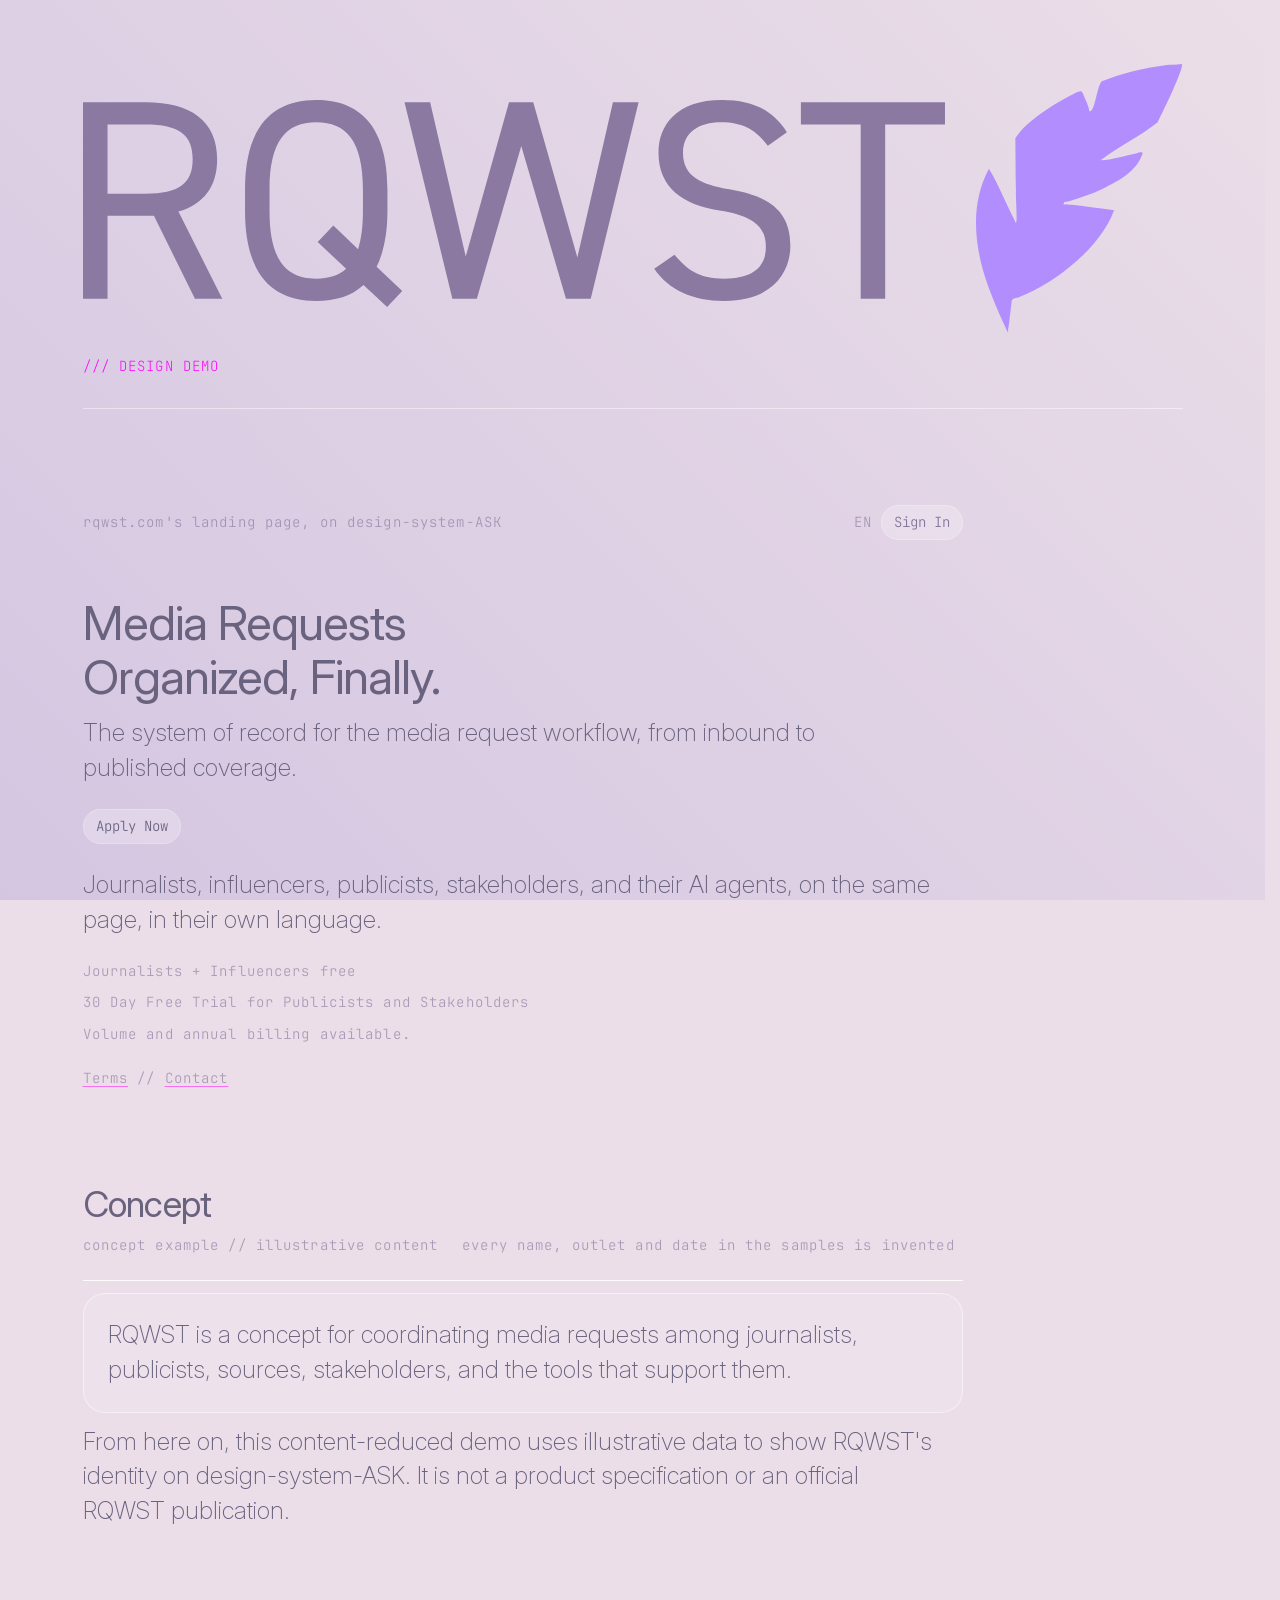
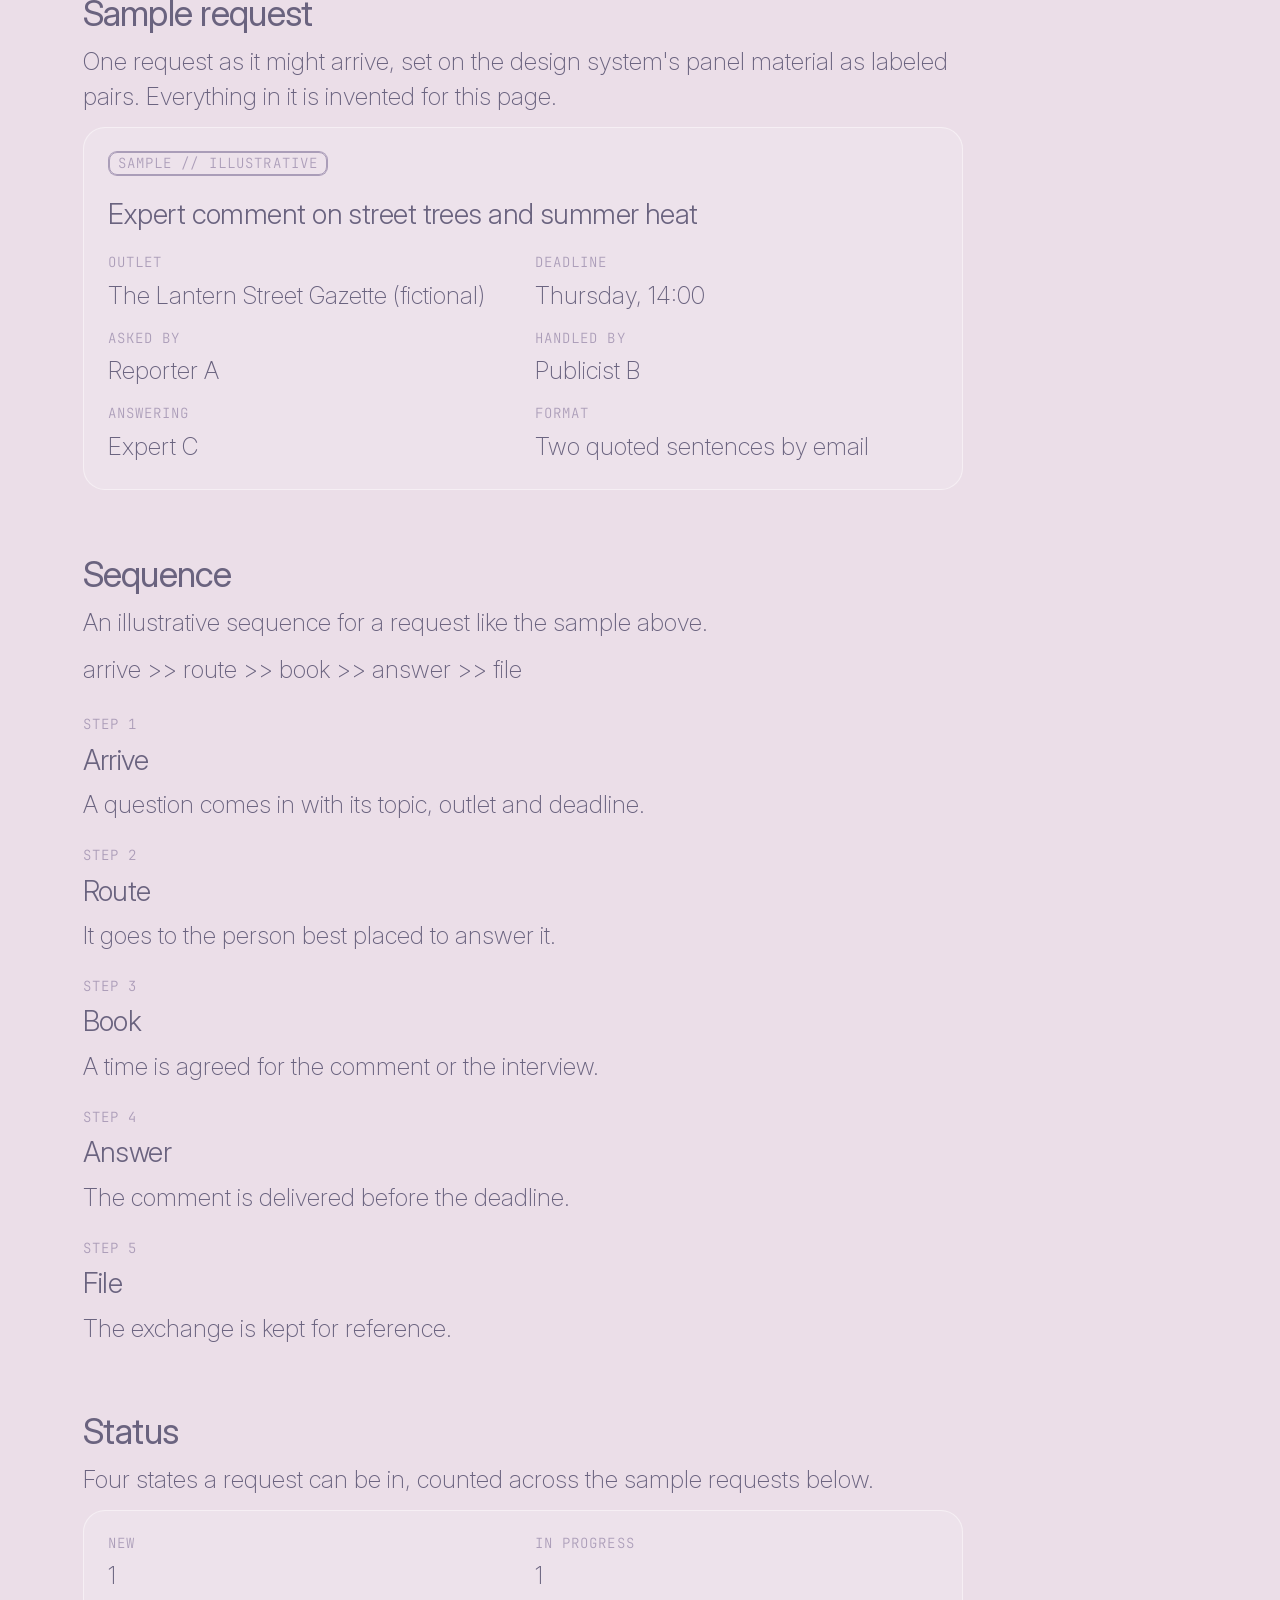
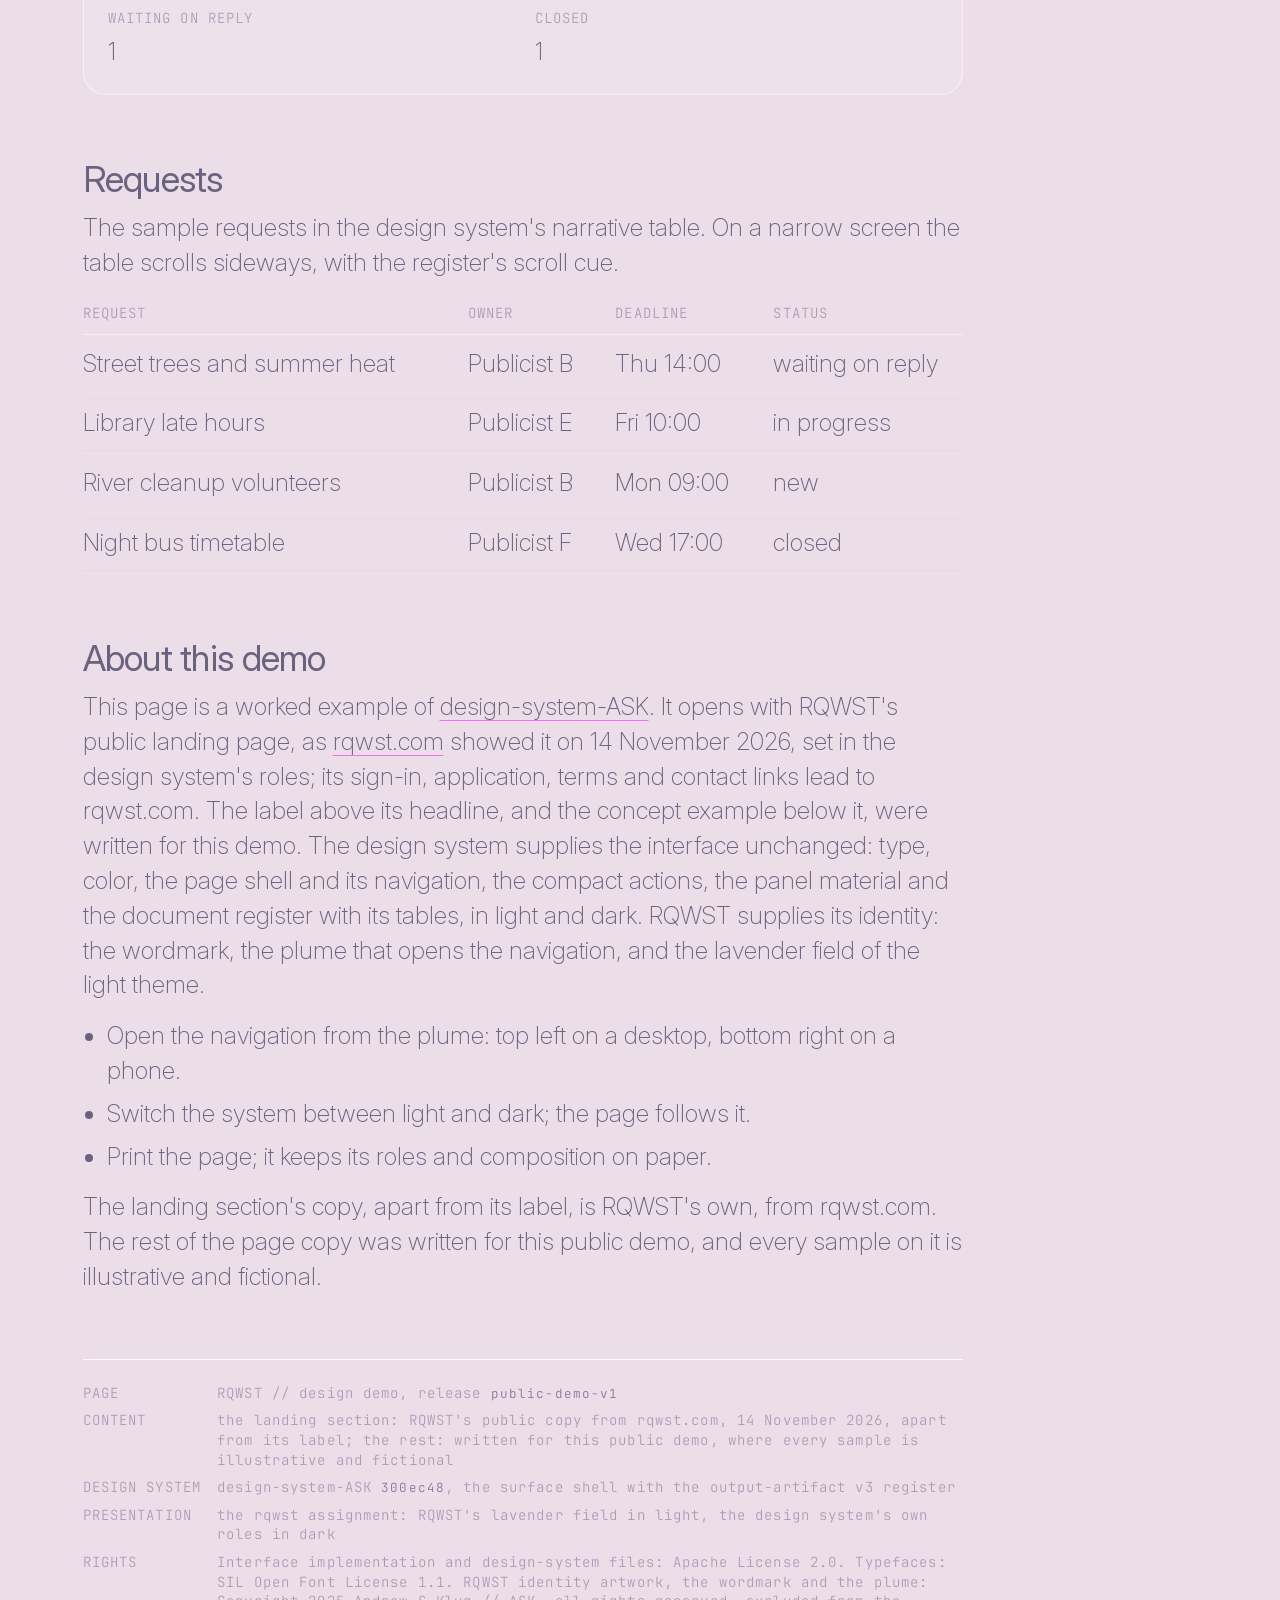
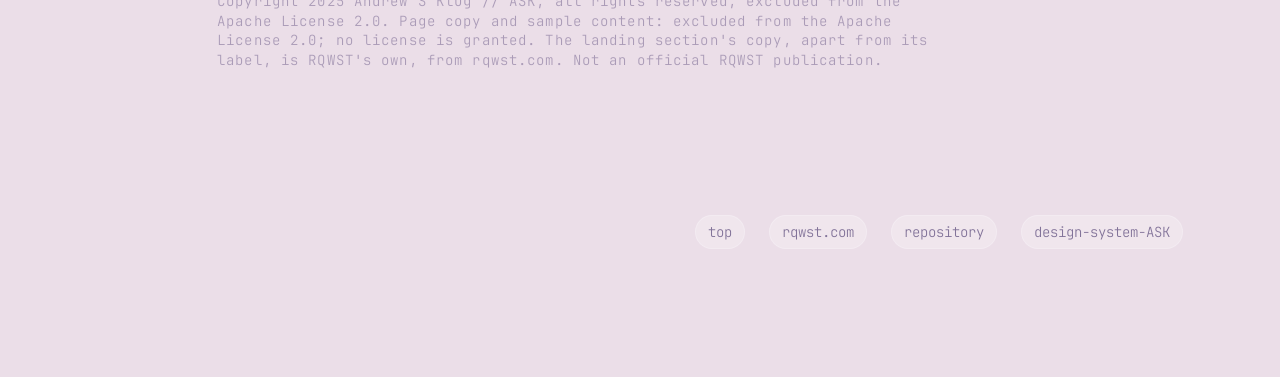
==== index.html @ 78358e9e "feat: add the RQWST public design demo on design-system-ASK - add the demo page, source/pages/public" ====
<!DOCTYPE html>
<html lang="en" data-surface-assignment="rqwst" data-surface-field="rqwst-lavender">
<head>
<meta charset="UTF-8">
<!--
FONT NOTICES // the two fonts embedded below as data are under the SIL Open Font License 1.1.
Their complete copyright notices and license texts follow, verbatim from design-system-ASK.

== Inter (source/_dsa-tokens/fonts/Inter-OFL.txt) ==

Copyright (c) 2016 The Inter Project Authors (https://github.com/rsms/inter)

This Font Software is licensed under the SIL Open Font License, Version 1.1.
This license is copied below, and is also available with a FAQ at:
http://scripts.sil.org/OFL

-----------------------------------------------------------
SIL OPEN FONT LICENSE Version 1.1 - 26 February 2007
-----------------------------------------------------------

PREAMBLE
The goals of the Open Font License (OFL) are to stimulate worldwide
development of collaborative font projects, to support the font creation
efforts of academic and linguistic communities, and to provide a free and
open framework in which fonts may be shared and improved in partnership
with others.

The OFL allows the licensed fonts to be used, studied, modified and
redistributed freely as long as they are not sold by themselves. The
fonts, including any derivative works, can be bundled, embedded,
redistributed and/or sold with any software provided that any reserved
names are not used by derivative works. The fonts and derivatives,
however, cannot be released under any other type of license. The
requirement for fonts to remain under this license does not apply
to any document created using the fonts or their derivatives.

DEFINITIONS
"Font Software" refers to the set of files released by the Copyright
Holder(s) under this license and clearly marked as such. This may
include source files, build scripts and documentation.

"Reserved Font Name" refers to any names specified as such after the
copyright statement(s).

"Original Version" refers to the collection of Font Software components as
distributed by the Copyright Holder(s).

"Modified Version" refers to any derivative made by adding to, deleting,
or substituting -- in part or in whole -- any of the components of the
Original Version, by changing formats or by porting the Font Software to a
new environment.

"Author" refers to any designer, engineer, programmer, technical
writer or other person who contributed to the Font Software.

PERMISSION AND CONDITIONS
Permission is hereby granted, free of charge, to any person obtaining
a copy of the Font Software, to use, study, copy, merge, embed, modify,
redistribute, and sell modified and unmodified copies of the Font
Software, subject to the following conditions:

1) Neither the Font Software nor any of its individual components,
in Original or Modified Versions, may be sold by itself.

2) Original or Modified Versions of the Font Software may be bundled,
redistributed and/or sold with any software, provided that each copy
contains the above copyright notice and this license. These can be
included either as stand-alone text files, human-readable headers or
in the appropriate machine-readable metadata fields within text or
binary files as long as those fields can be easily viewed by the user.

3) No Modified Version of the Font Software may use the Reserved Font
Name(s) unless explicit written permission is granted by the corresponding
Copyright Holder. This restriction only applies to the primary font name as
presented to the users.

4) The name(s) of the Copyright Holder(s) or the Author(s) of the Font
Software shall not be used to promote, endorse or advertise any
Modified Version, except to acknowledge the contribution(s) of the
Copyright Holder(s) and the Author(s) or with their explicit written
permission.

5) The Font Software, modified or unmodified, in part or in whole,
must be distributed entirely under this license, and must not be
distributed under any other license. The requirement for fonts to
remain under this license does not apply to any document created
using the Font Software.

TERMINATION
This license becomes null and void if any of the above conditions are
not met.

DISCLAIMER
THE FONT SOFTWARE IS PROVIDED "AS IS", WITHOUT WARRANTY OF ANY KIND,
EXPRESS OR IMPLIED, INCLUDING BUT NOT LIMITED TO ANY WARRANTIES OF
MERCHANTABILITY, FITNESS FOR A PARTICULAR PURPOSE AND NONINFRINGEMENT
OF COPYRIGHT, PATENT, TRADEMARK, OR OTHER RIGHT. IN NO EVENT SHALL THE
COPYRIGHT HOLDER BE LIABLE FOR ANY CLAIM, DAMAGES OR OTHER LIABILITY,
INCLUDING ANY GENERAL, SPECIAL, INDIRECT, INCIDENTAL, OR CONSEQUENTIAL
DAMAGES, WHETHER IN AN ACTION OF CONTRACT, TORT OR OTHERWISE, ARISING
FROM, OUT OF THE USE OR INABILITY TO USE THE FONT SOFTWARE OR FROM
OTHER DEALINGS IN THE FONT SOFTWARE.

== JetBrains Mono (source/_dsa-tokens/fonts/JetBrainsMono-OFL.txt) ==

Copyright 2020 The JetBrains Mono Project Authors (https://github.com/JetBrains/JetBrainsMono)

This Font Software is licensed under the SIL Open Font License, Version 1.1.
This license is copied below, and is also available with a FAQ at:
https://openfontlicense.org


-----------------------------------------------------------
SIL OPEN FONT LICENSE Version 1.1 - 26 February 2007
-----------------------------------------------------------

PREAMBLE
The goals of the Open Font License (OFL) are to stimulate worldwide
development of collaborative font projects, to support the font creation
efforts of academic and linguistic communities, and to provide a free and
open framework in which fonts may be shared and improved in partnership
with others.

The OFL allows the licensed fonts to be used, studied, modified and
redistributed freely as long as they are not sold by themselves. The
fonts, including any derivative works, can be bundled, embedded, 
redistributed and/or sold with any software provided that any reserved
names are not used by derivative works. The fonts and derivatives,
however, cannot be released under any other type of license. The
requirement for fonts to remain under this license does not apply
to any document created using the fonts or their derivatives.

DEFINITIONS
"Font Software" refers to the set of files released by the Copyright
Holder(s) under this license and clearly marked as such. This may
include source files, build scripts and documentation.

"Reserved Font Name" refers to any names specified as such after the
copyright statement(s).

"Original Version" refers to the collection of Font Software components as
distributed by the Copyright Holder(s).

"Modified Version" refers to any derivative made by adding to, deleting,
or substituting -- in part or in whole -- any of the components of the
Original Version, by changing formats or by porting the Font Software to a
new environment.

"Author" refers to any designer, engineer, programmer, technical
writer or other person who contributed to the Font Software.

PERMISSION & CONDITIONS
Permission is hereby granted, free of charge, to any person obtaining
a copy of the Font Software, to use, study, copy, merge, embed, modify,
redistribute, and sell modified and unmodified copies of the Font
Software, subject to the following conditions:

1) Neither the Font Software nor any of its individual components,
in Original or Modified Versions, may be sold by itself.

2) Original or Modified Versions of the Font Software may be bundled,
redistributed and/or sold with any software, provided that each copy
contains the above copyright notice and this license. These can be
included either as stand-alone text files, human-readable headers or
in the appropriate machine-readable metadata fields within text or
binary files as long as those fields can be easily viewed by the user.

3) No Modified Version of the Font Software may use the Reserved Font
Name(s) unless explicit written permission is granted by the corresponding
Copyright Holder. This restriction only applies to the primary font name as
presented to the users.

4) The name(s) of the Copyright Holder(s) or the Author(s) of the Font
Software shall not be used to promote, endorse or advertise any
Modified Version, except to acknowledge the contribution(s) of the
Copyright Holder(s) and the Author(s) or with their explicit written
permission.

5) The Font Software, modified or unmodified, in part or in whole,
must be distributed entirely under this license, and must not be
distributed under any other license. The requirement for fonts to
remain under this license does not apply to any document created
using the Font Software.

TERMINATION
This license becomes null and void if any of the above conditions are
not met.

DISCLAIMER
THE FONT SOFTWARE IS PROVIDED "AS IS", WITHOUT WARRANTY OF ANY KIND,
EXPRESS OR IMPLIED, INCLUDING BUT NOT LIMITED TO ANY WARRANTIES OF
MERCHANTABILITY, FITNESS FOR A PARTICULAR PURPOSE AND NONINFRINGEMENT
OF COPYRIGHT, PATENT, TRADEMARK, OR OTHER RIGHT. IN NO EVENT SHALL THE
COPYRIGHT HOLDER BE LIABLE FOR ANY CLAIM, DAMAGES OR OTHER LIABILITY,
INCLUDING ANY GENERAL, SPECIAL, INDIRECT, INCIDENTAL, OR CONSEQUENTIAL
DAMAGES, WHETHER IN AN ACTION OF CONTRACT, TORT OR OTHERWISE, ARISING
FROM, OUT OF THE USE OR INABILITY TO USE THE FONT SOFTWARE OR FROM
OTHER DEALINGS IN THE FONT SOFTWARE.
-->
<meta name="viewport" content="width=device-width, initial-scale=1.0">
<title>RQWST // design demo</title>
<meta name="description" content="RQWST's public landing page, then an illustrative concept example, on design-system-ASK. The concept samples are fictional.">
<meta name="dcterms.rights" content="Interface implementation and design-system files: Apache License 2.0. Typefaces: SIL Open Font License 1.1. RQWST identity artwork, the wordmark and the plume: Copyright 2025 Andrew S Klug // ASK, all rights reserved, excluded from the Apache License 2.0. Page copy and sample content: excluded from the Apache License 2.0; no license is granted. The landing section's copy, apart from its label, is RQWST's own, from rqwst.com. Not an official RQWST publication.">
<meta name="generator" content="design-system-ASK 300ec48 // surface shell + output-artifact v3 register // sealed by tools/seal.py">
<meta name="color-scheme" content="light dark">
<link rel="canonical" href="https://rqwst.a-s-k.studio/">
<meta property="og:site_name" content="RQWST // design demo">
<meta property="og:type" content="website">
<meta property="og:title" content="RQWST // design demo">
<meta property="og:description" content="RQWST's public landing page, then an illustrative concept example, on design-system-ASK. The concept samples are fictional.">
<meta property="og:url" content="https://rqwst.a-s-k.studio/">
<meta property="og:image" content="https://rqwst.a-s-k.studio/og-image.png">
<meta property="og:image:type" content="image/png">
<meta property="og:image:width" content="1200">
<meta property="og:image:height" content="630">
<meta property="og:image:alt" content="The RQWST wordmark beside its plume, in lavender on a dark field.">
<meta name="twitter:card" content="summary_large_image">
<meta name="twitter:title" content="RQWST // design demo">
<meta name="twitter:description" content="RQWST's public landing page, then an illustrative concept example, on design-system-ASK. The concept samples are fictional.">
<meta name="twitter:image" content="https://rqwst.a-s-k.studio/og-image.png">
<meta name="twitter:image:alt" content="The RQWST wordmark beside its plume, in lavender on a dark field.">
<link rel="icon" type="image/svg+xml" href="[data-uri]">
<style data-sealed-from="source/_dsa-tokens/colors_and_type.css">
/* =========================================================================
   ASK Design System — Foundational tokens

   Source of truth: ASK's canonical `visual-identity-system.md`.
   This file is a downstream implementation of that spec. When the two
   disagree, the canonical file wins.

   Type: Inter for interface + display; JetBrains Mono for code, technical
   and tabular data. Contrast is weight, not size.
   Color: two diagonal gradients, a core identity set, with sanctioned surface,
   UI accents (2) and emphasis accents (3, sparing).
   ========================================================================= */

/* =========================================================================
   Tier model (internal organization)

   Tokens below are organized into three internally-demarcated zones so
   future ASK-family instances can extract cleanly:

     TIER 1 — Foundation (identity-free, reusable)
       spacing, type scale, motion, radii, semantic role tokens, the
       light/dark gradient mechanism. Reusable beyond ASK; no identity bound.

     TIER 2 — ASK design language (family DNA, inheritable)
       palette values, lavender-ASK (#D4C6E1) named color, the two specific
       45deg gradient stops, Inter + JetBrains Mono type choices. Inheritable
       by ASK-family child instances. The --ask-* variable prefix is the
       canonical implementation namespace for these Tier 2 tokens; it travels
       with Tier 2 by reference and does not itself create Tier 3 identity.

     TIER 3 — ASK instance identity (NOT inherited by children)
       ASK's Tier 3 consists of the ASK name and logo-ASK wordmark
       (in assets/, not this file). The file header above identifies the
       owner carrier for provenance; it is not child-instance identity.
       Child ASK-family instances supply their own Tier 3.

   Section comments below mark which tier each block belongs to. Do not fuse
   Tier 2 values into Tier 1 primitives or bleed Tier 3 into Tier 2.
   ========================================================================= */

/* ==== TIER 2 — Type choices (Inter, JetBrains Mono) ==== */

@font-face {
  font-family: 'Inter';
  src: url('[data-uri]') format('woff2-variations'),
       url('[data-uri]') format('woff2');
  font-weight: 100 900;
  font-style: normal;
  font-display: swap;
}
@font-face {
  font-family: 'Inter';
  src: url('[data-uri]') format('woff2-variations'),
       url('[data-uri]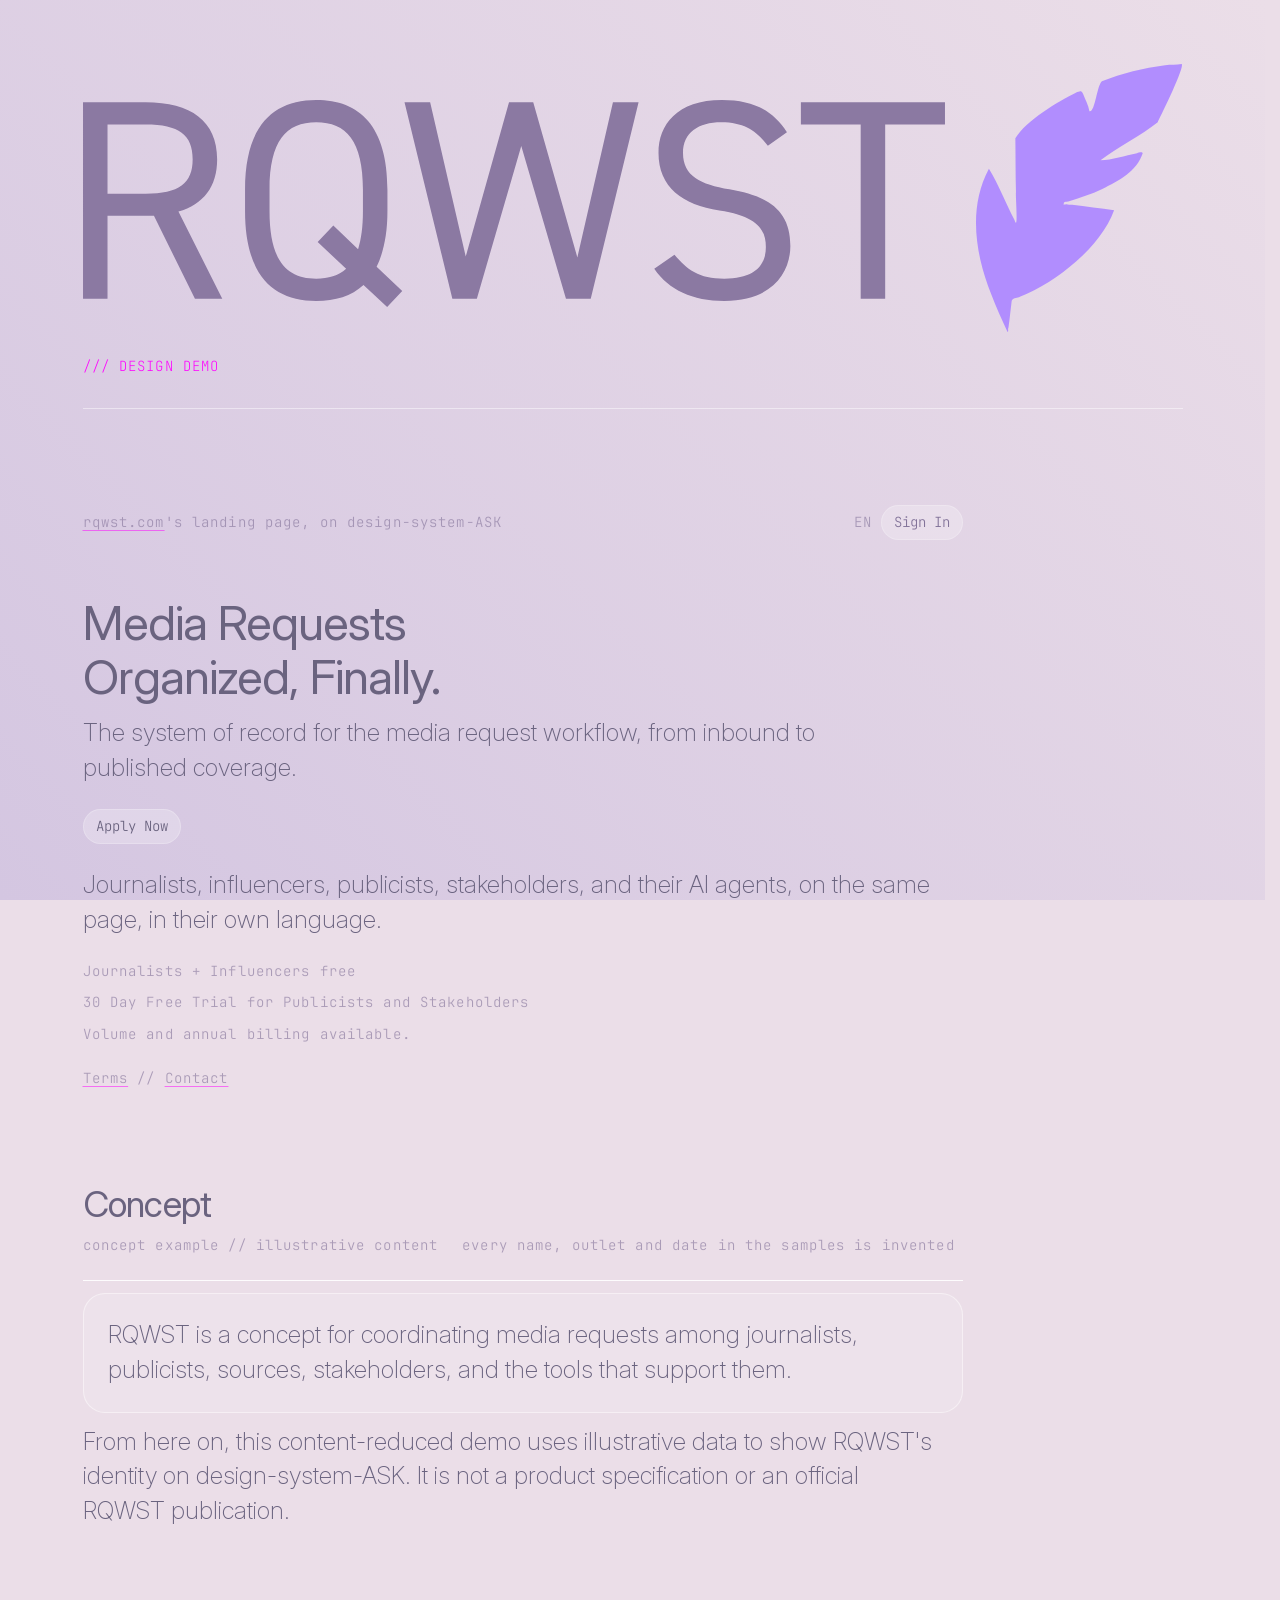
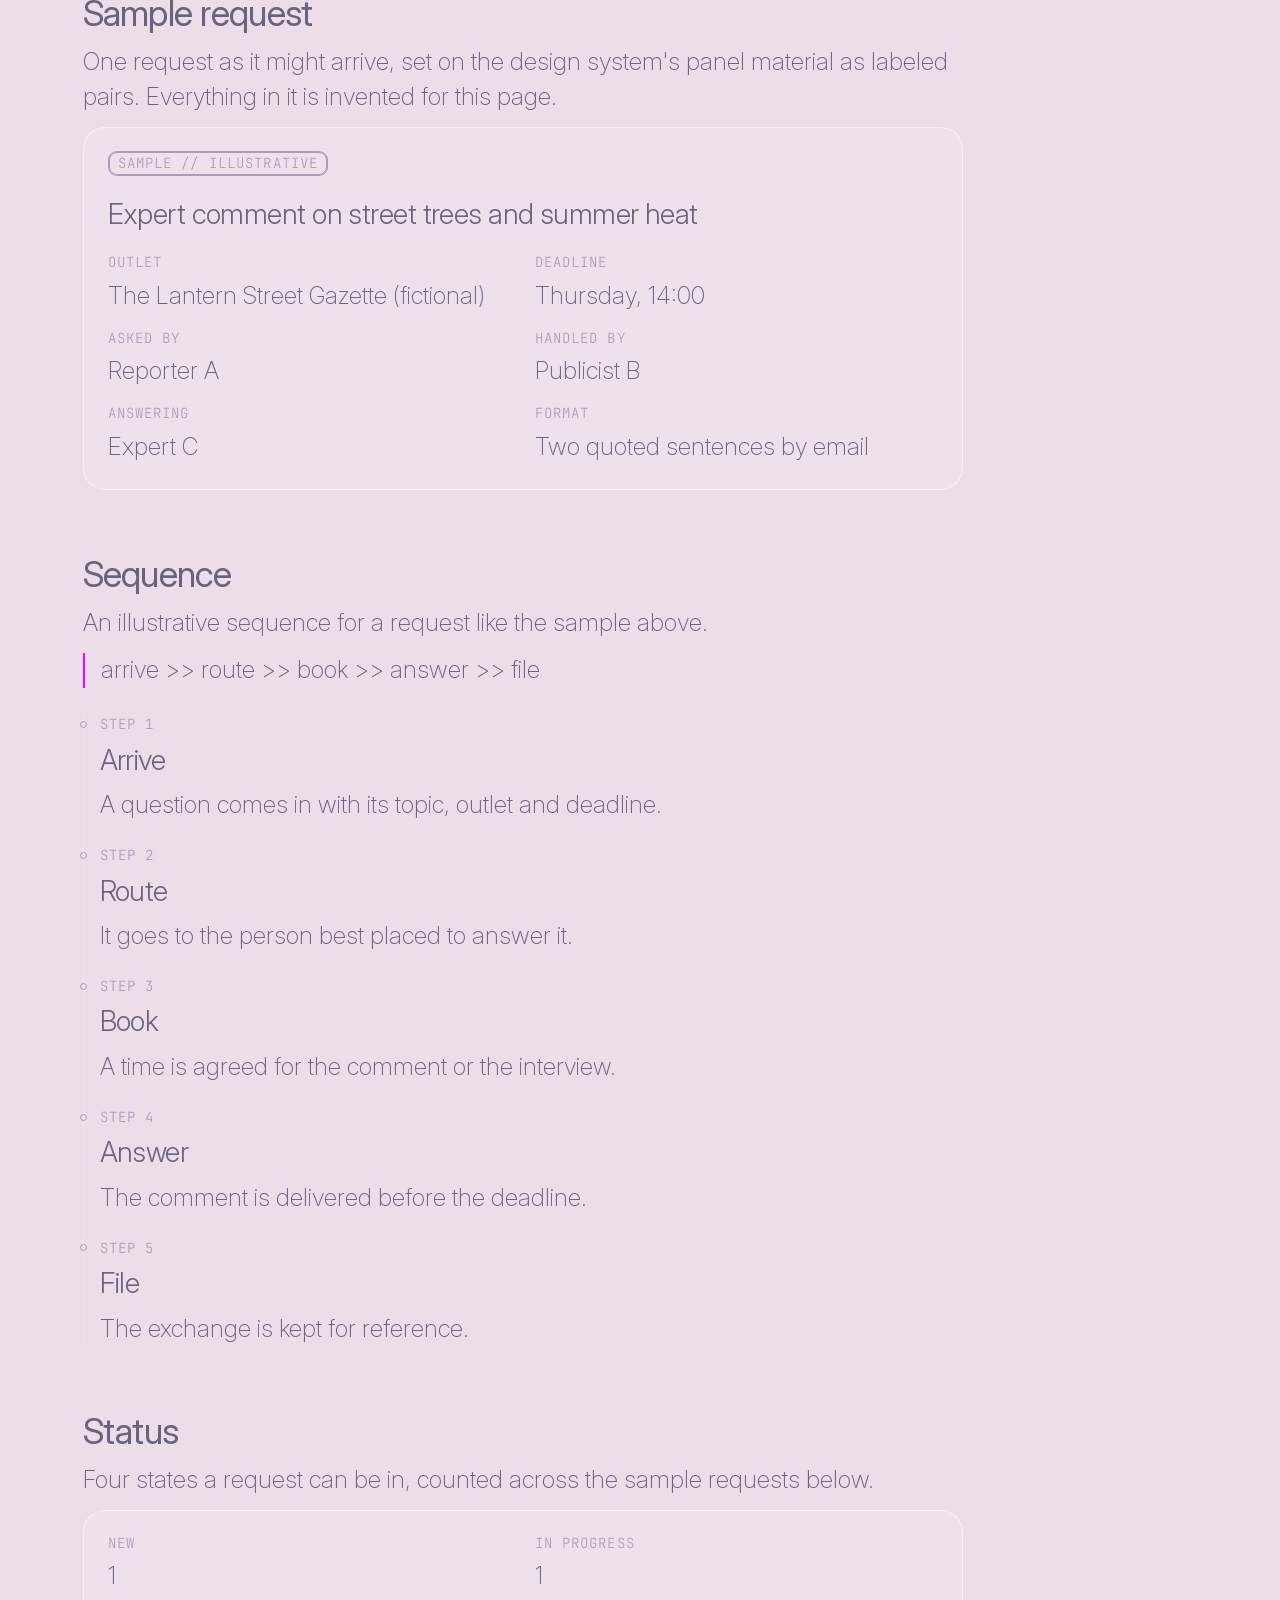
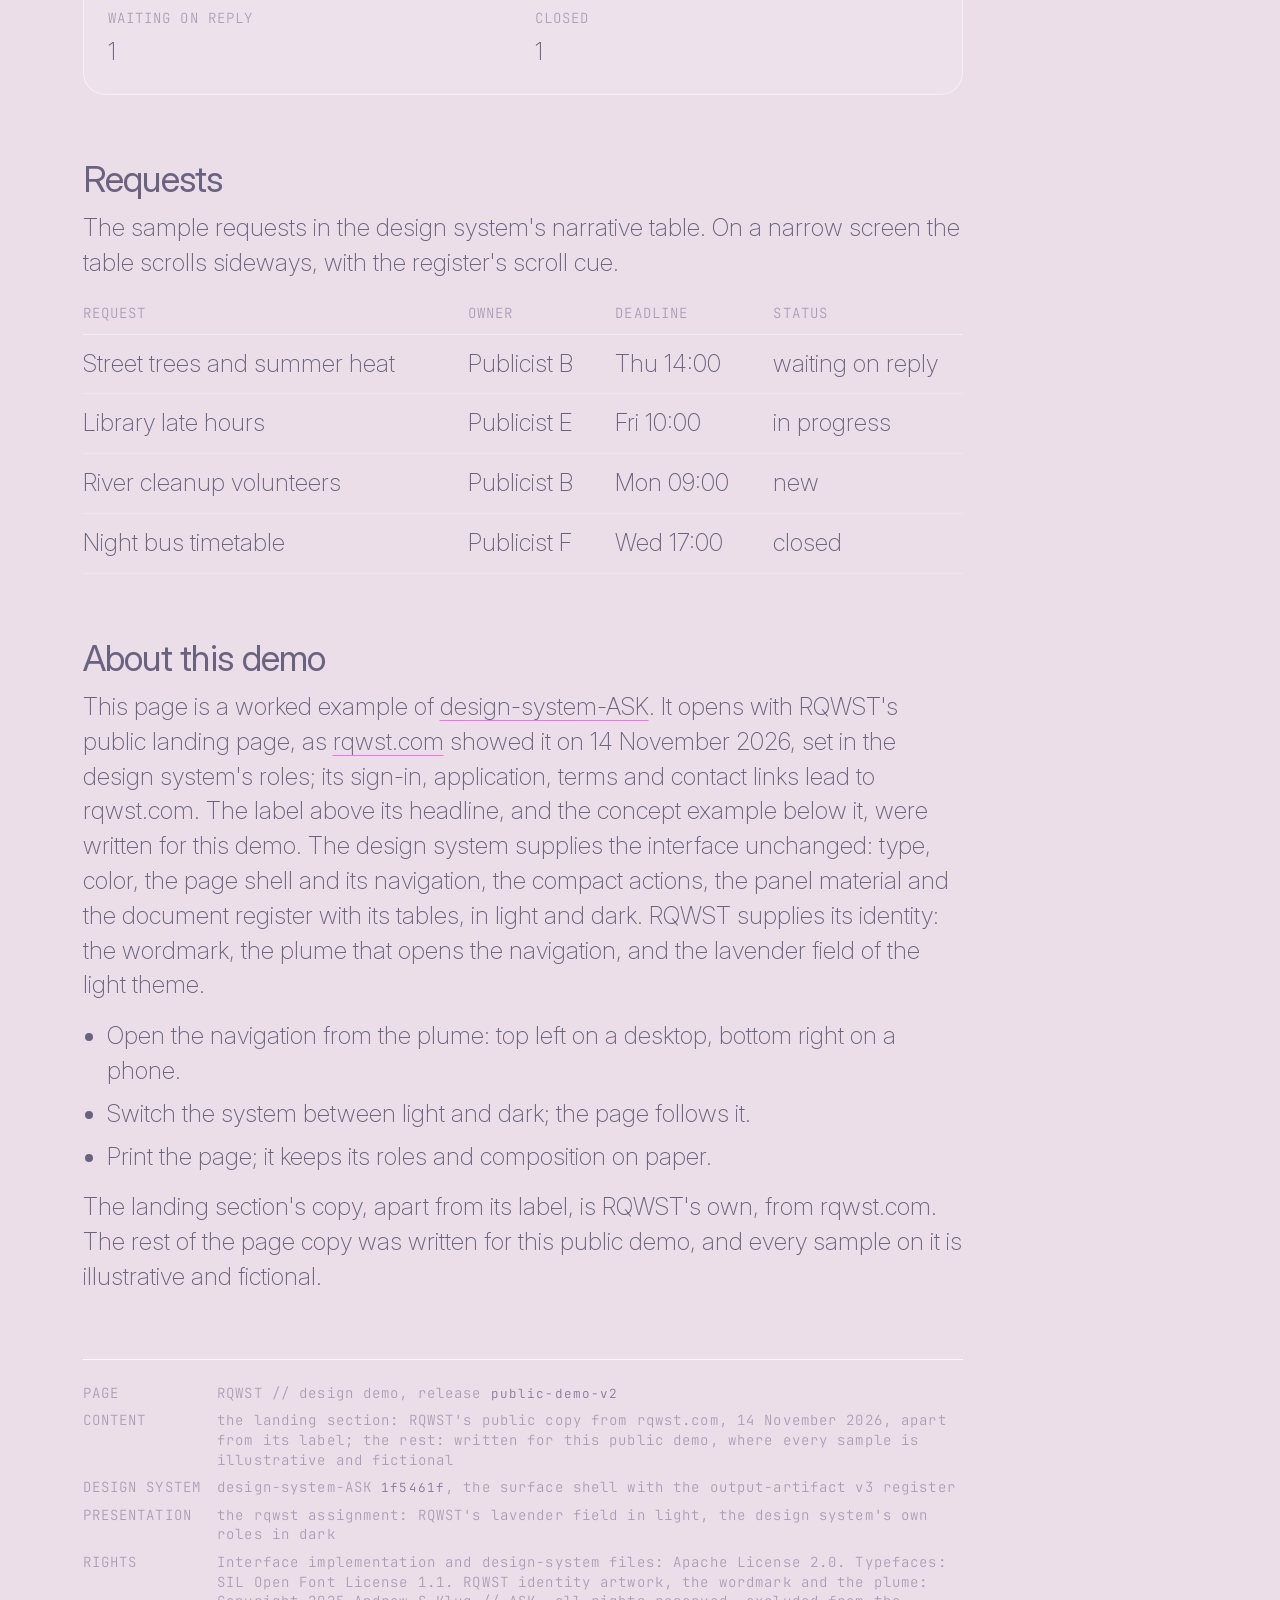
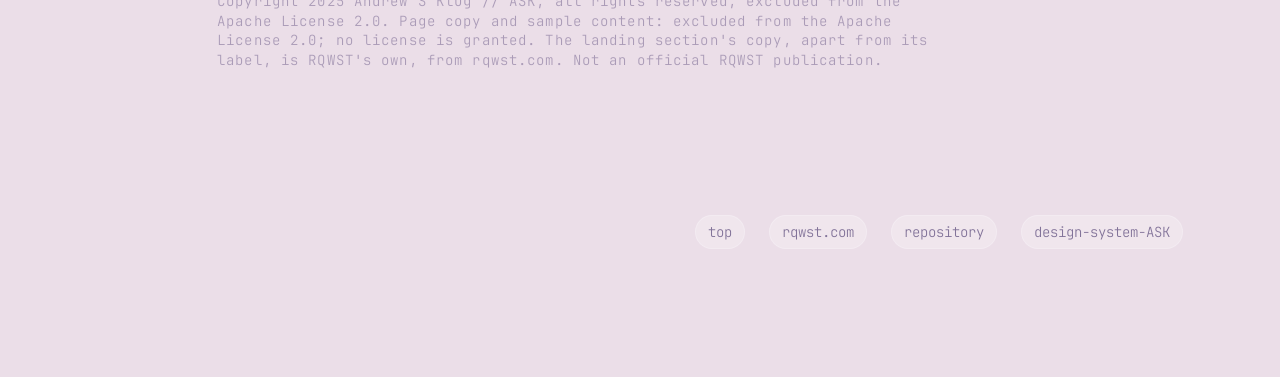
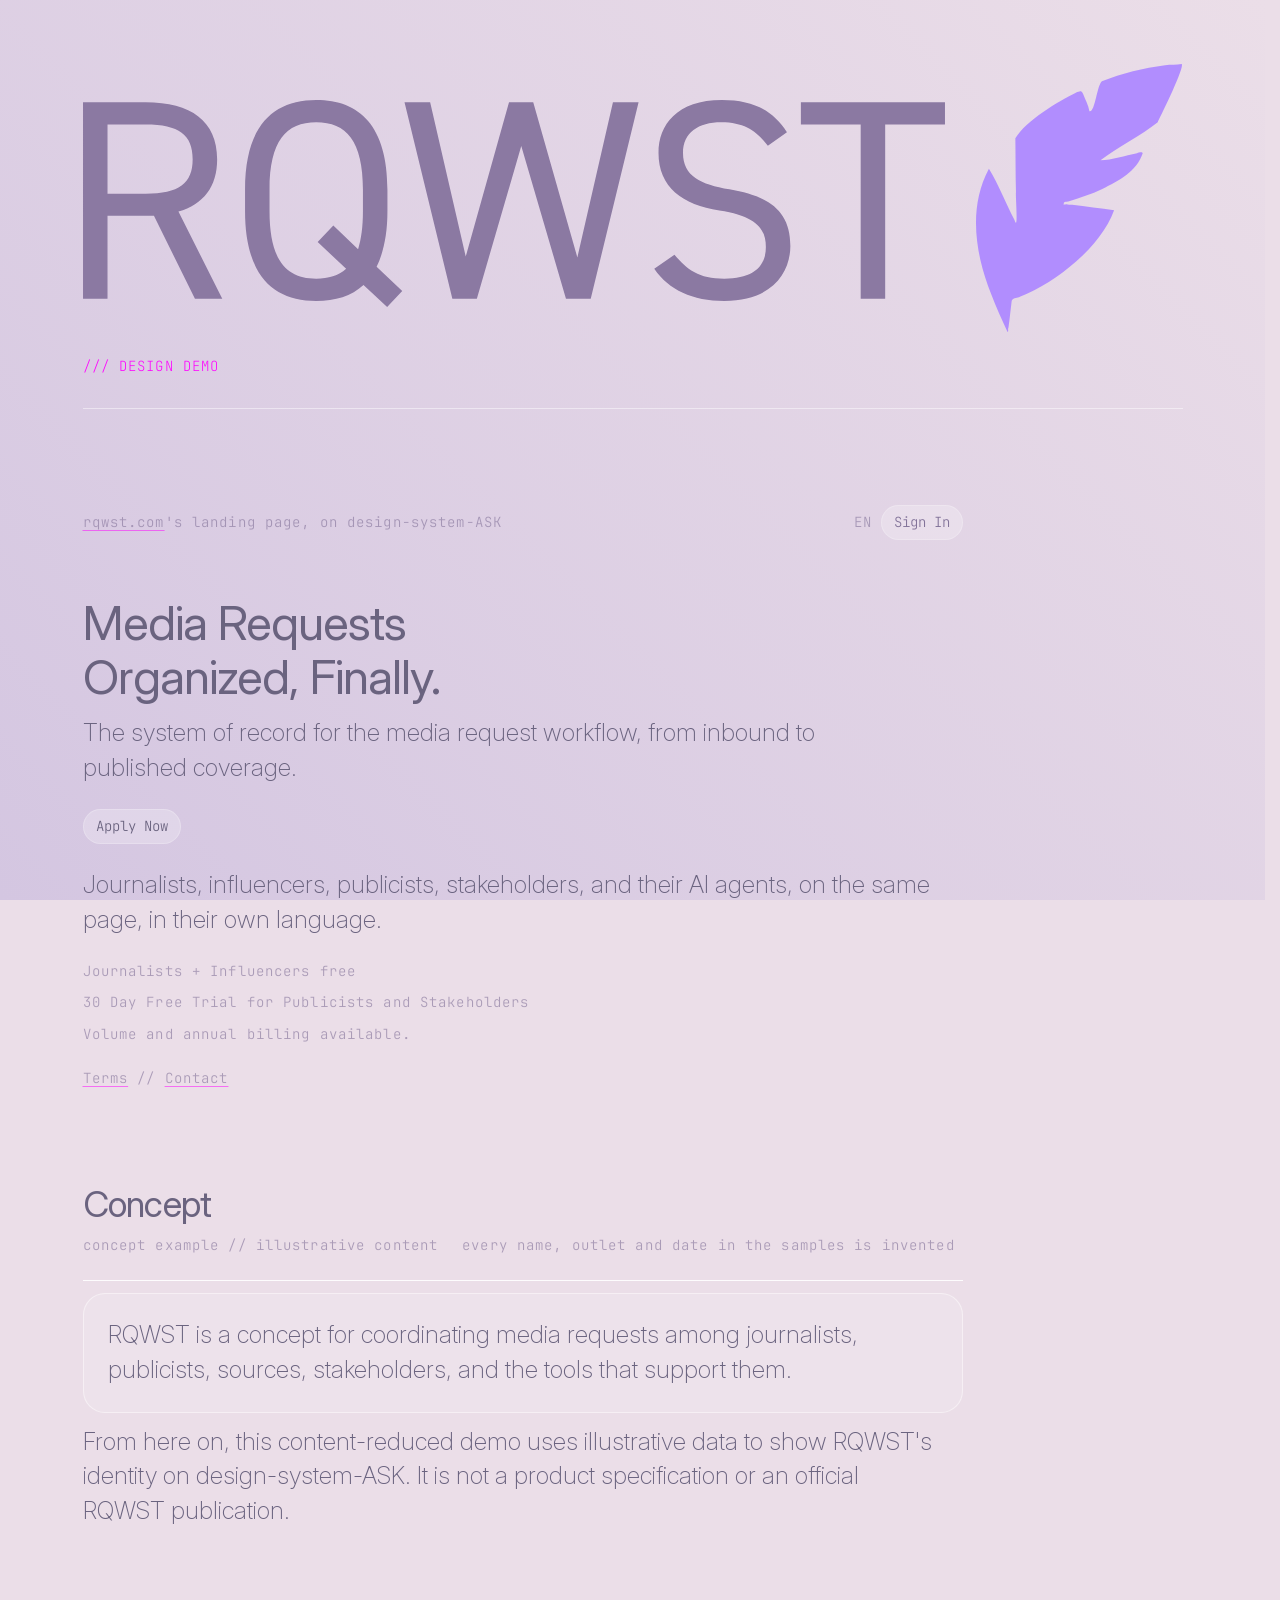
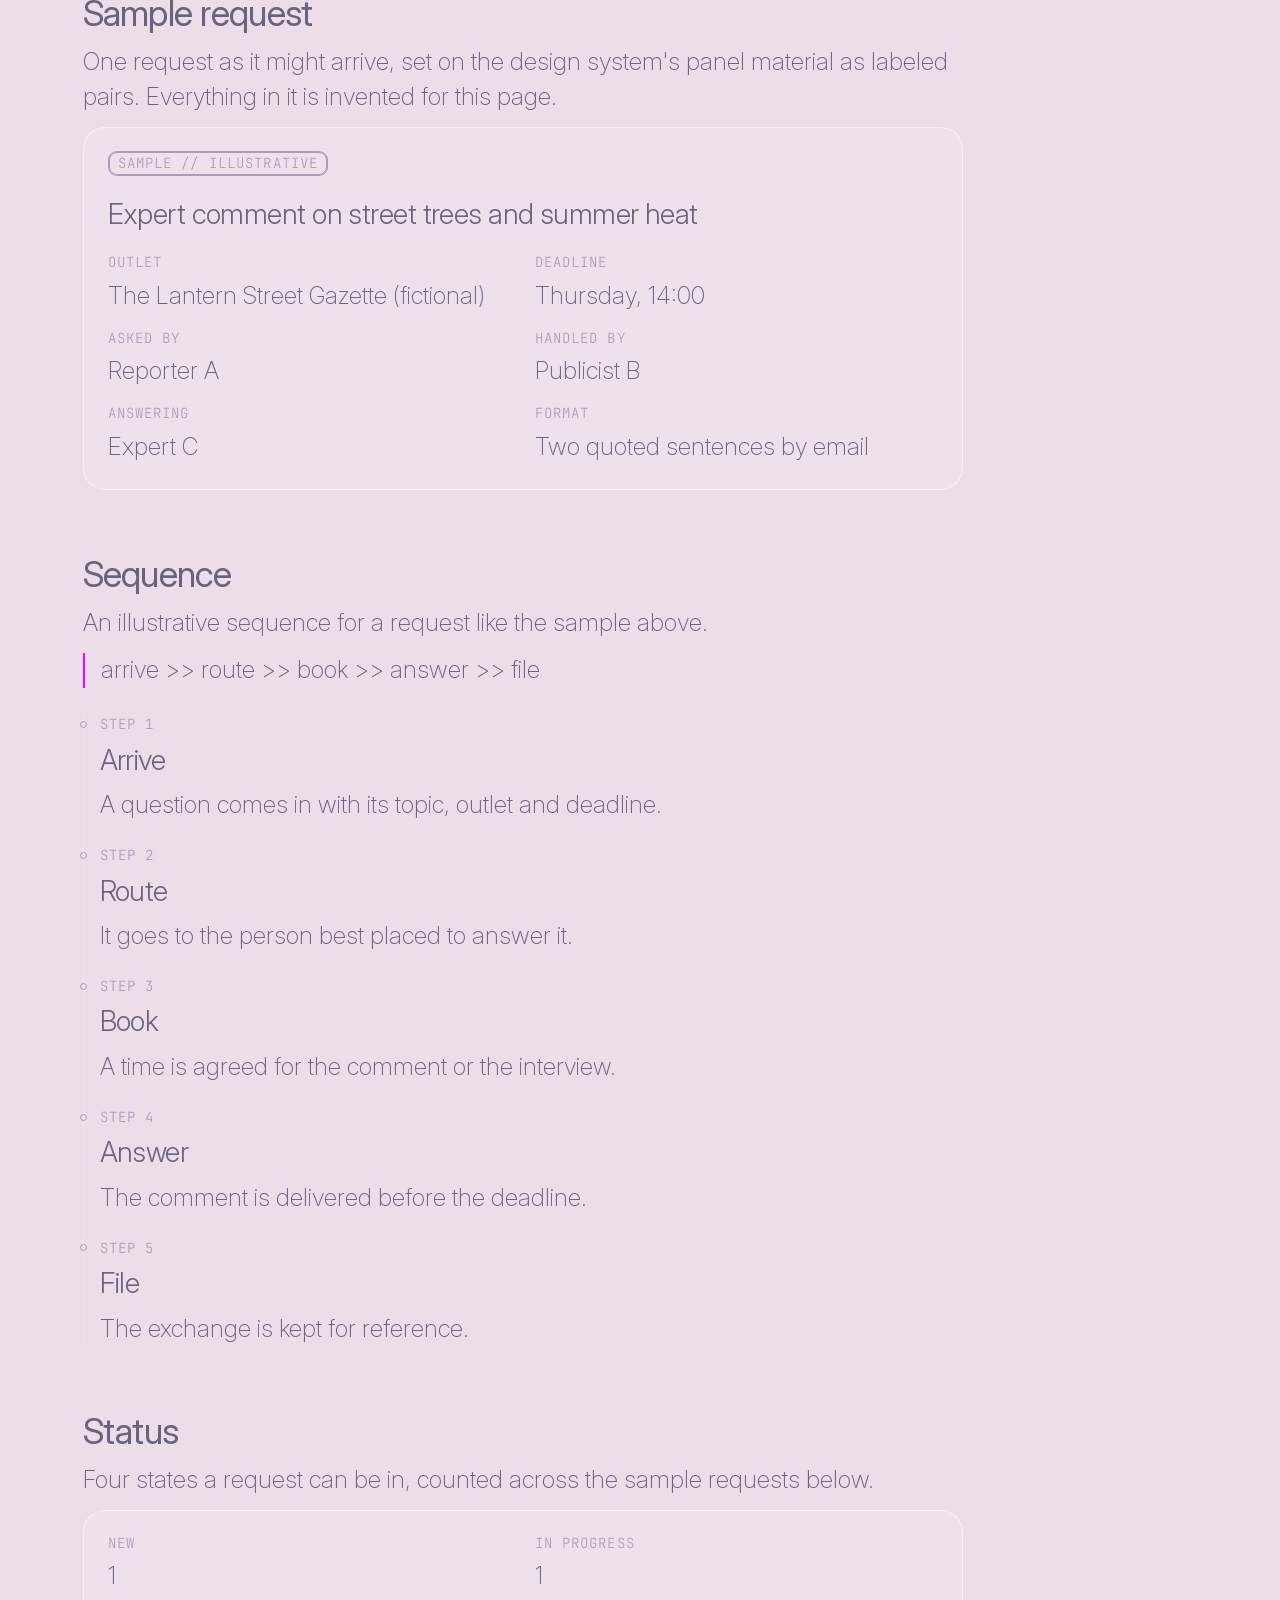
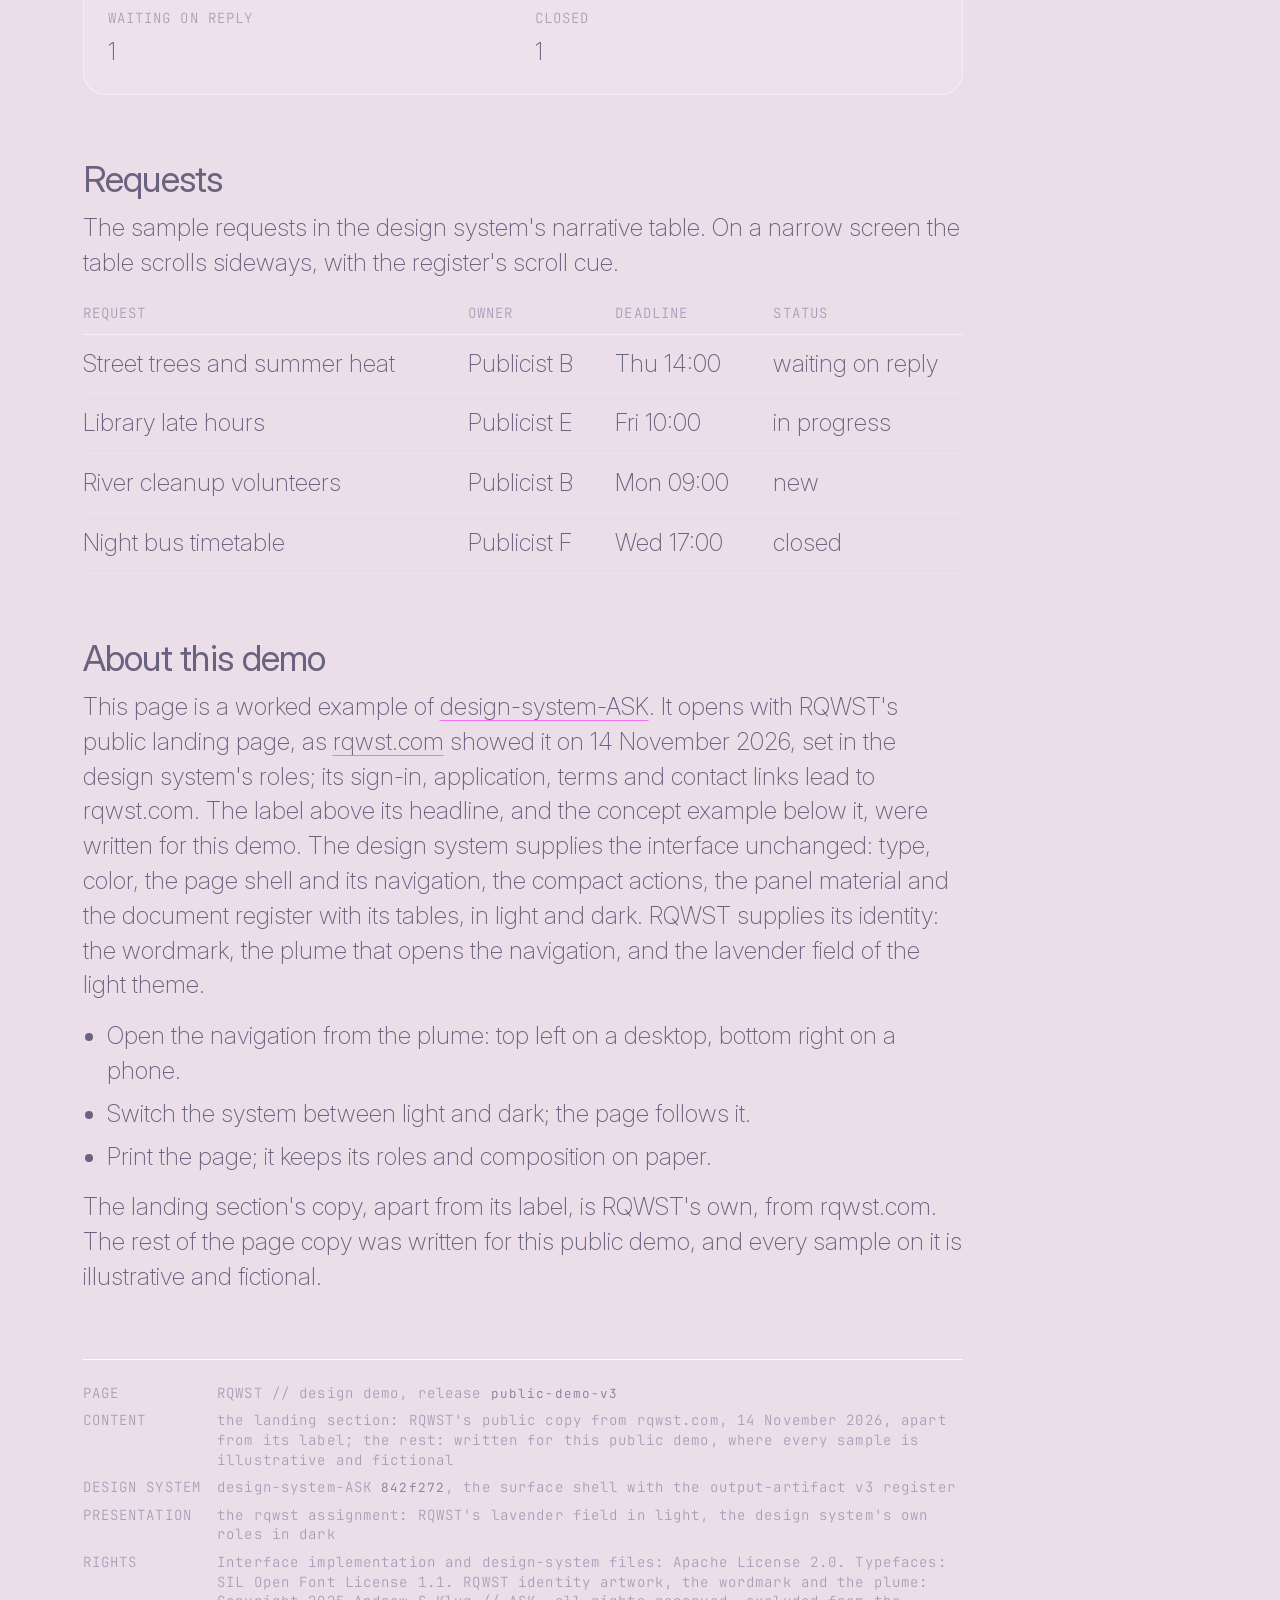
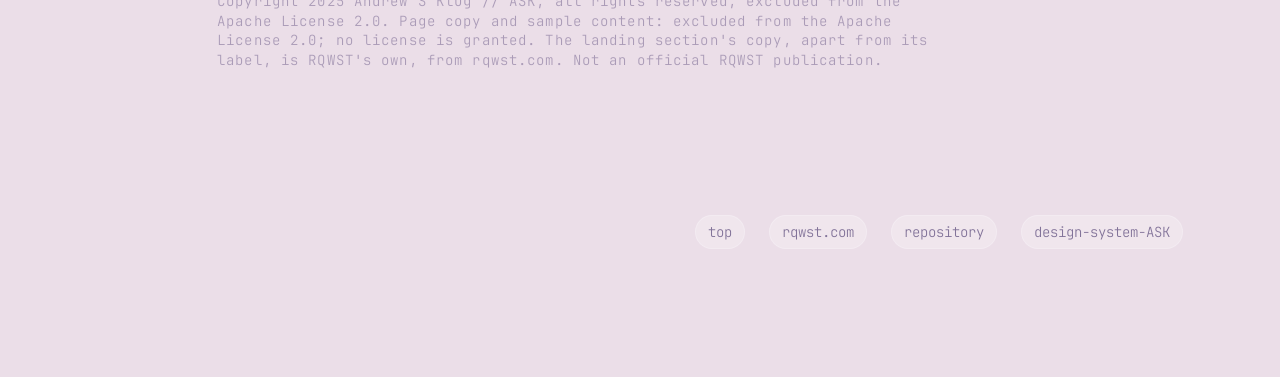
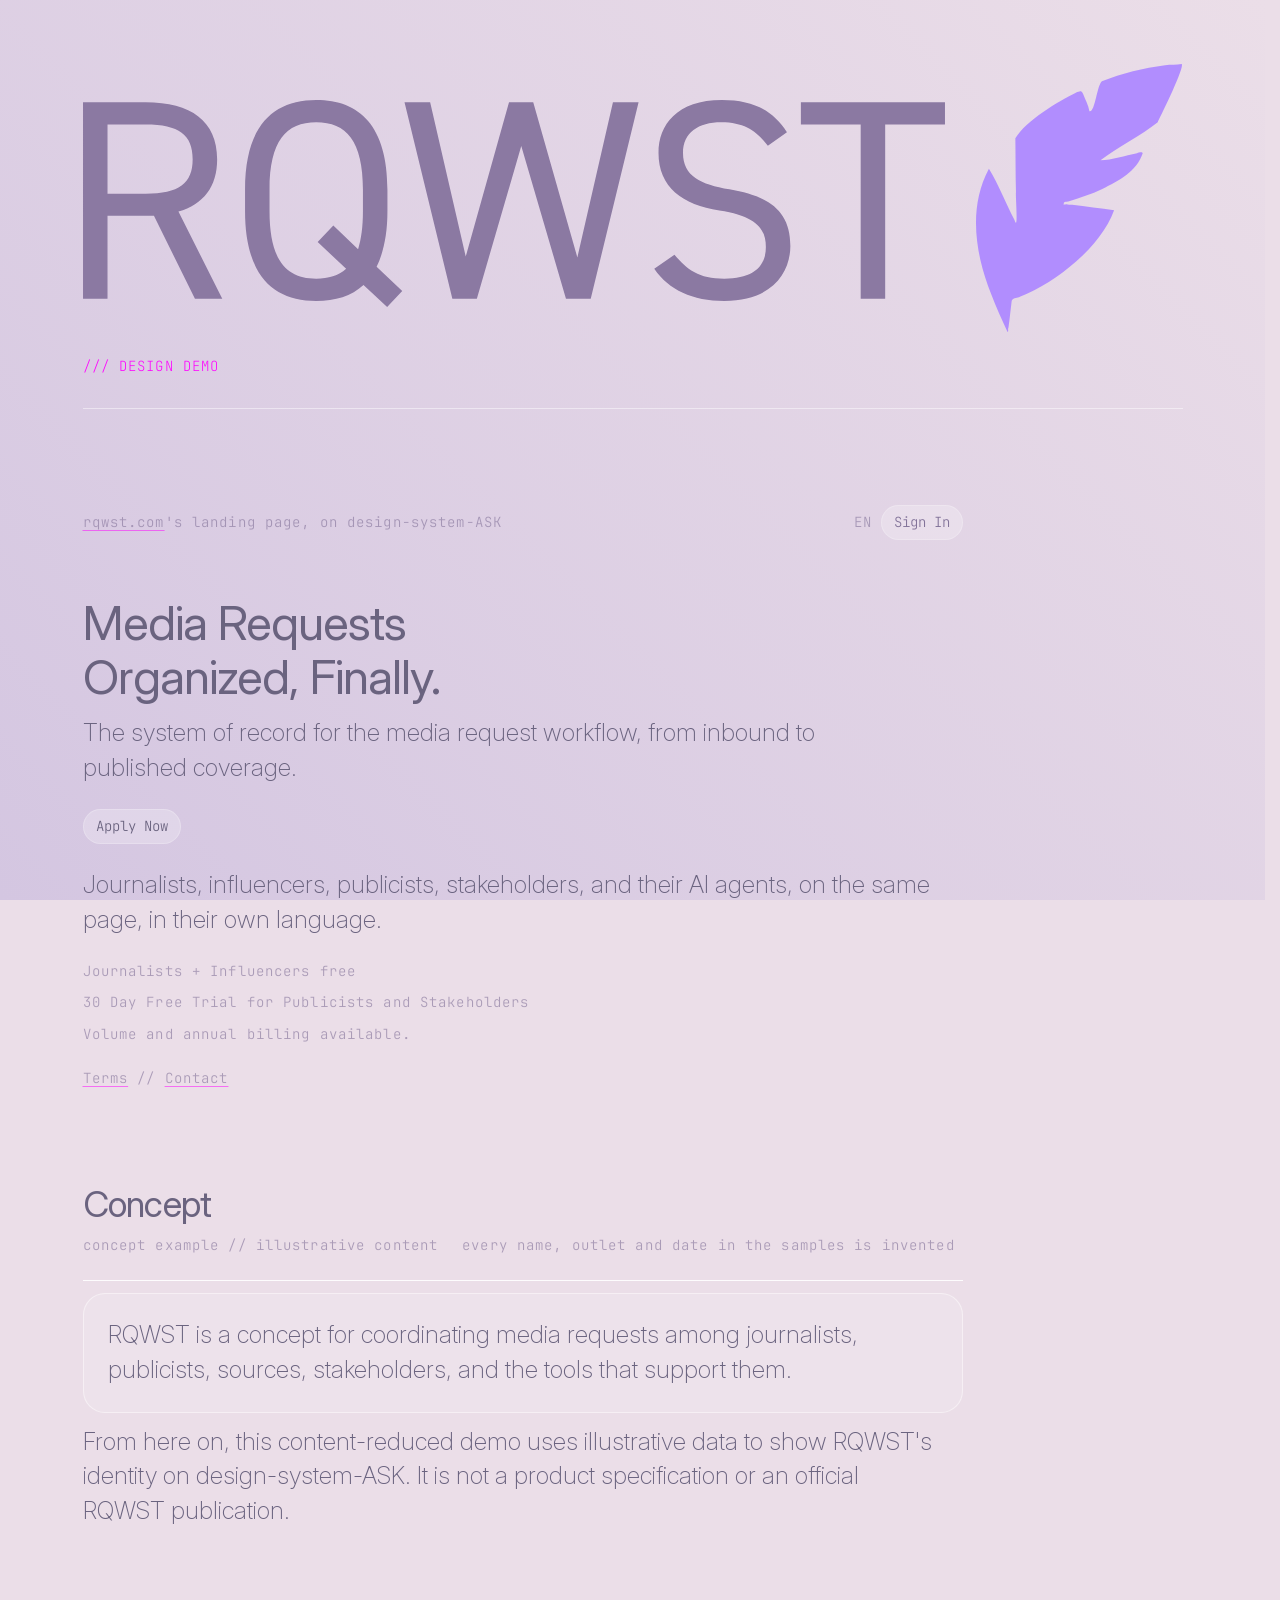
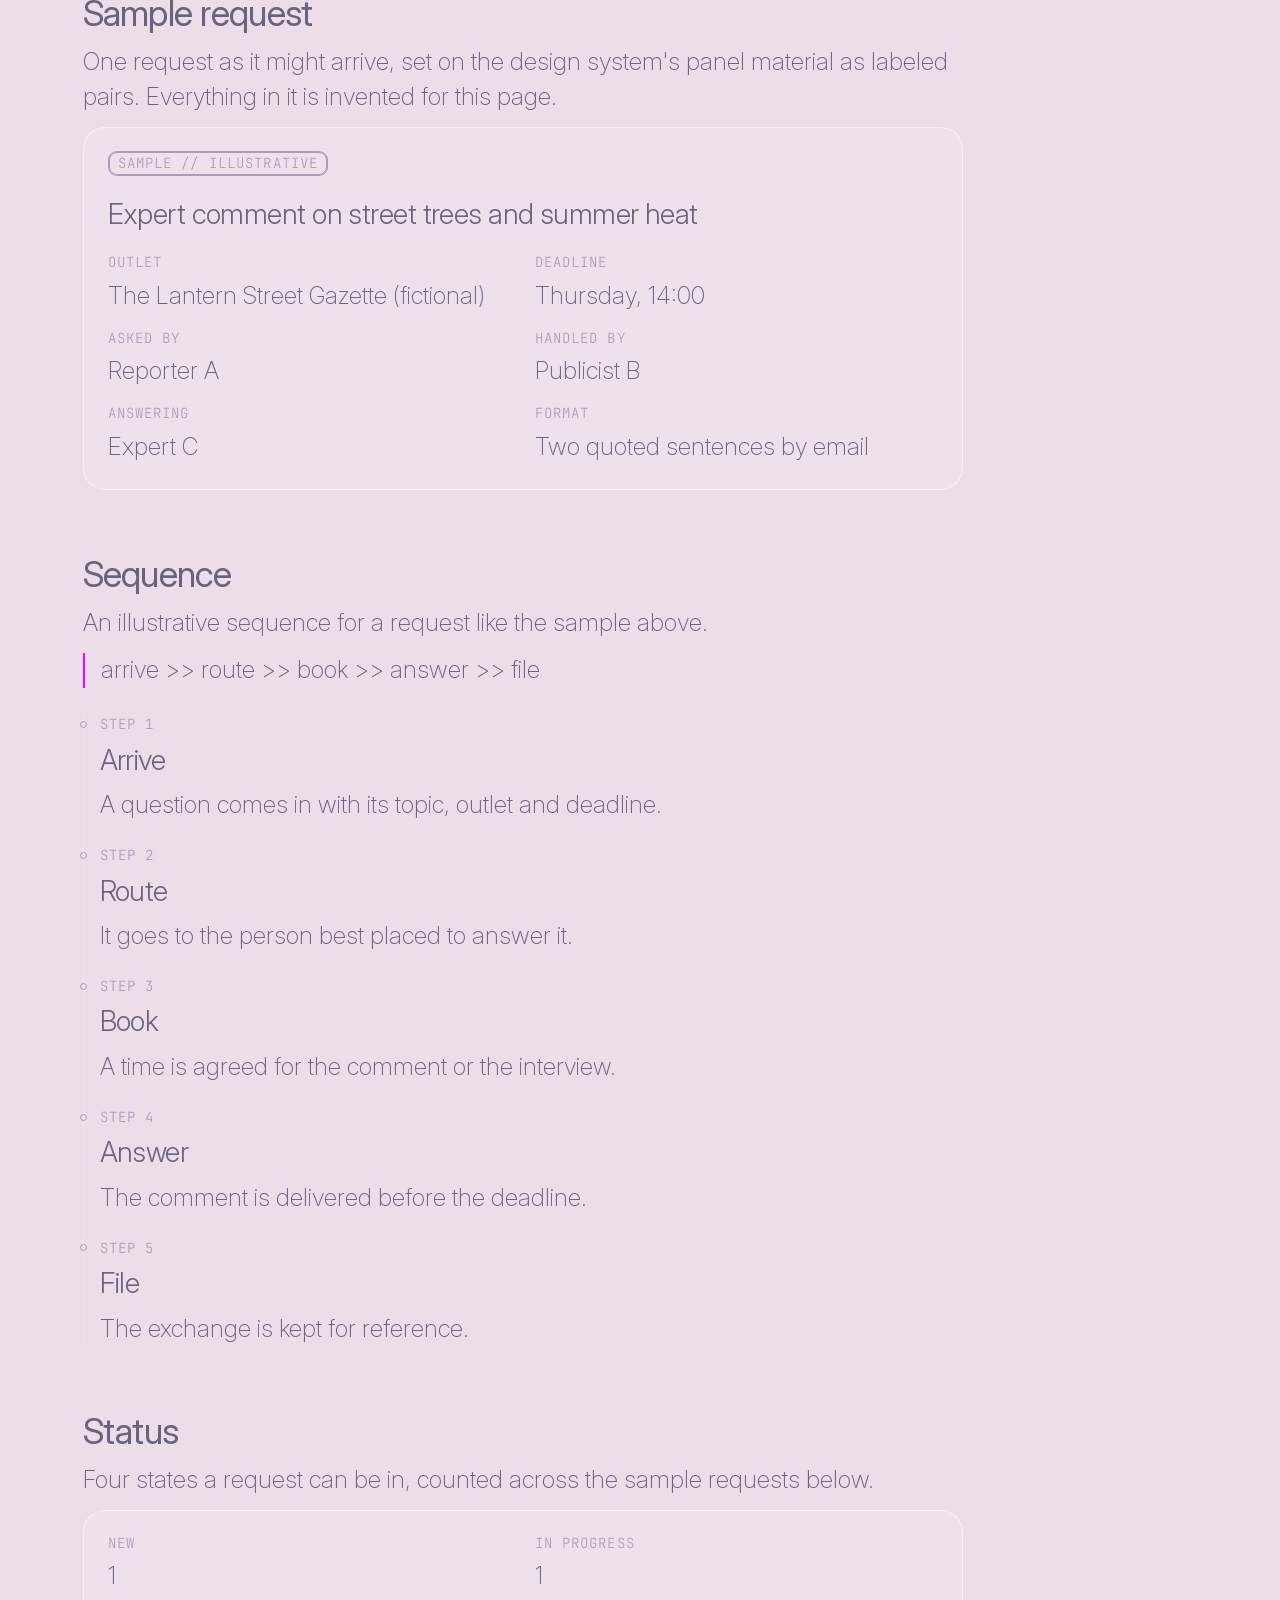
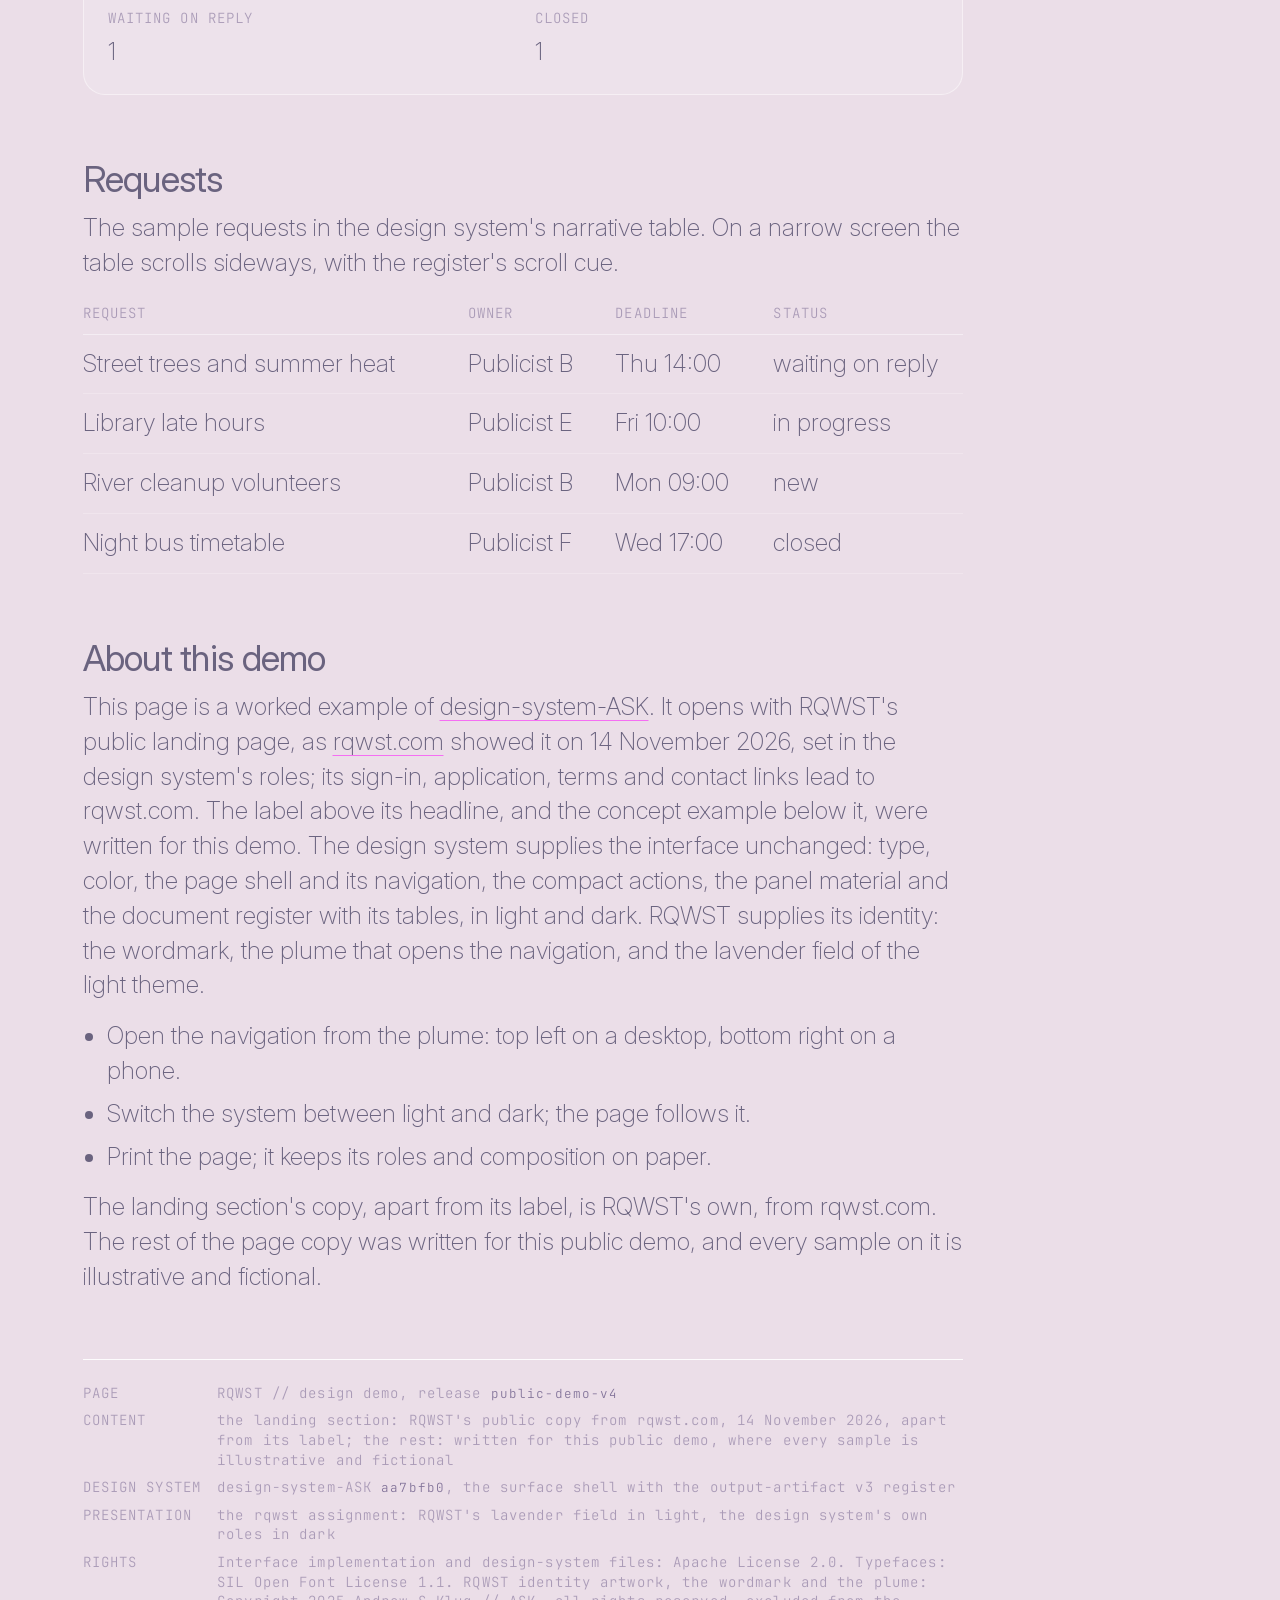
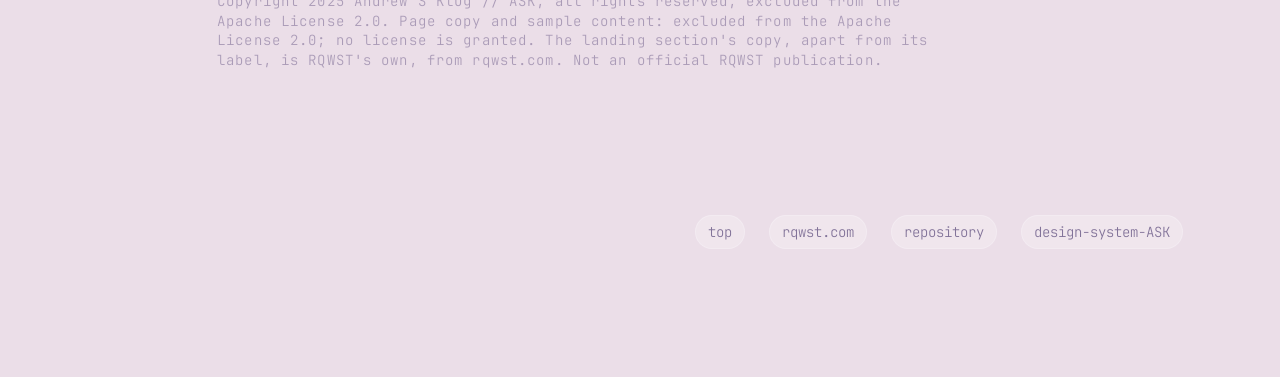
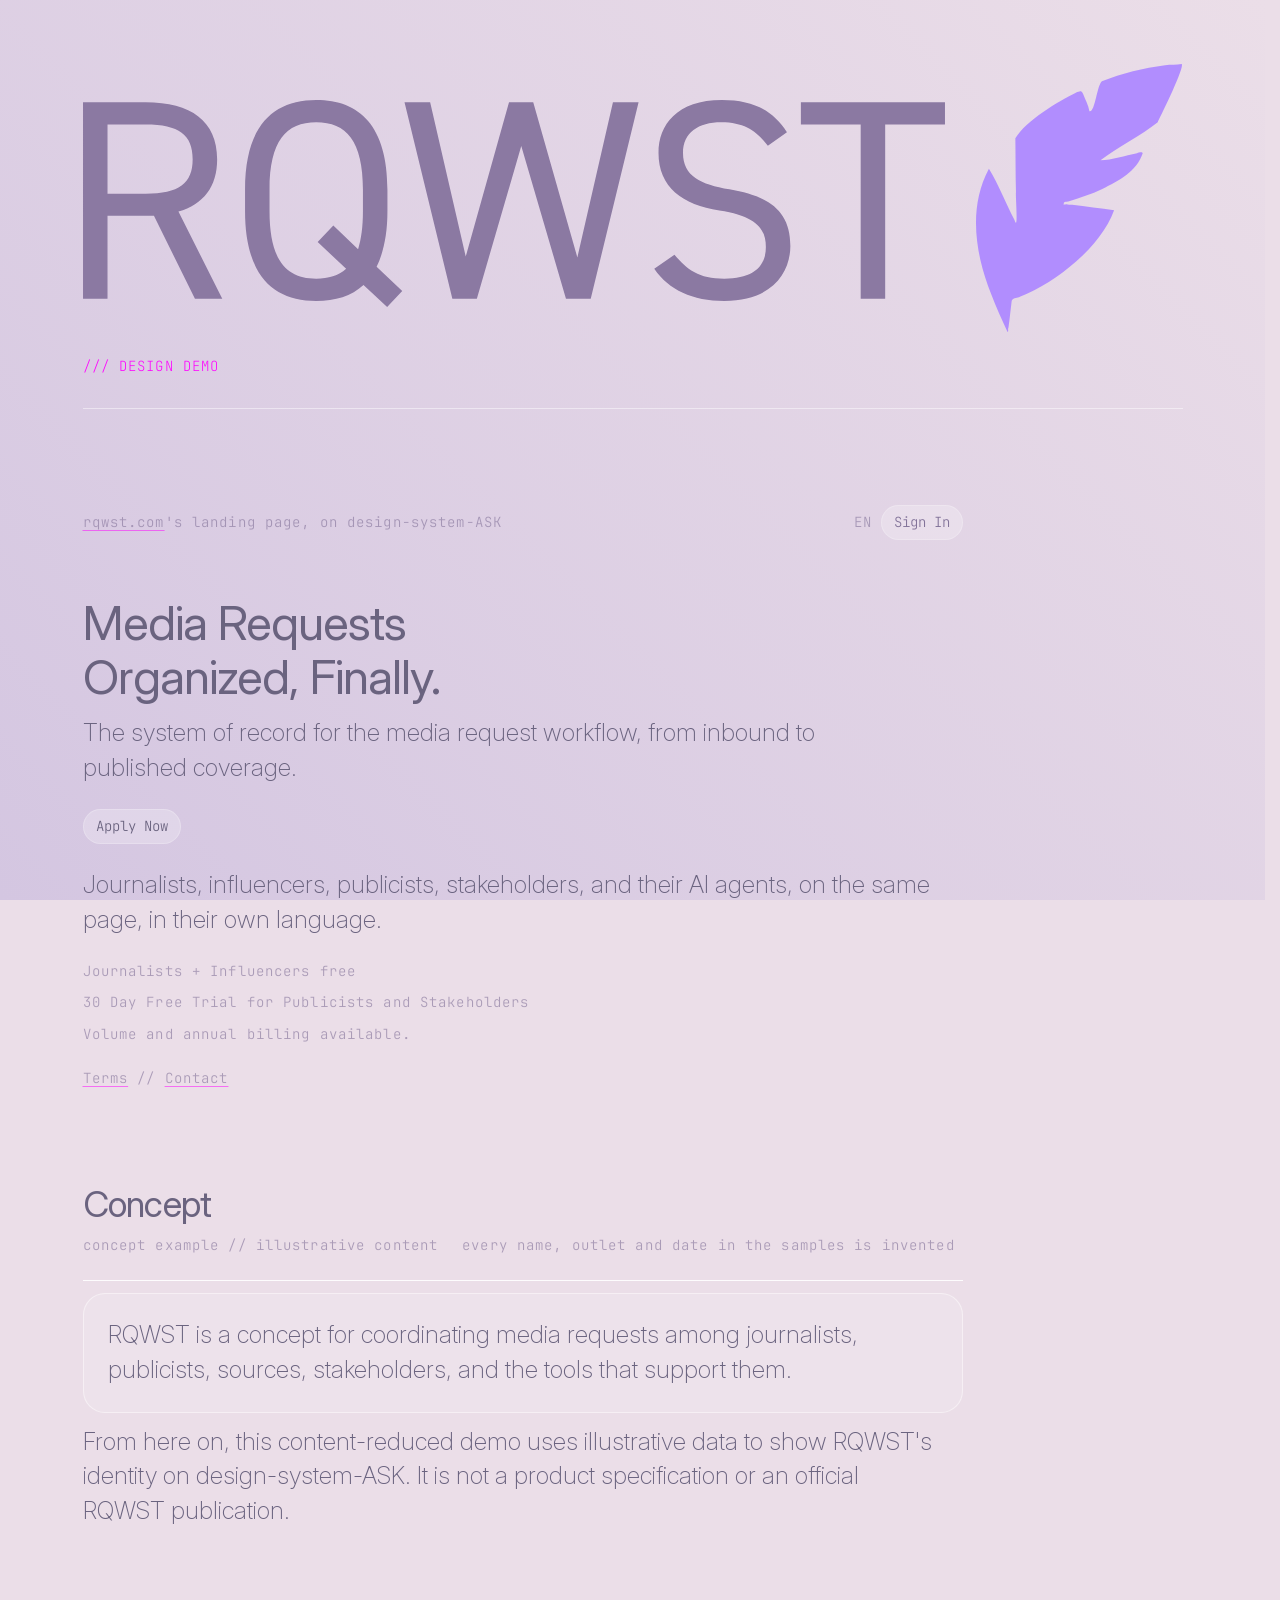
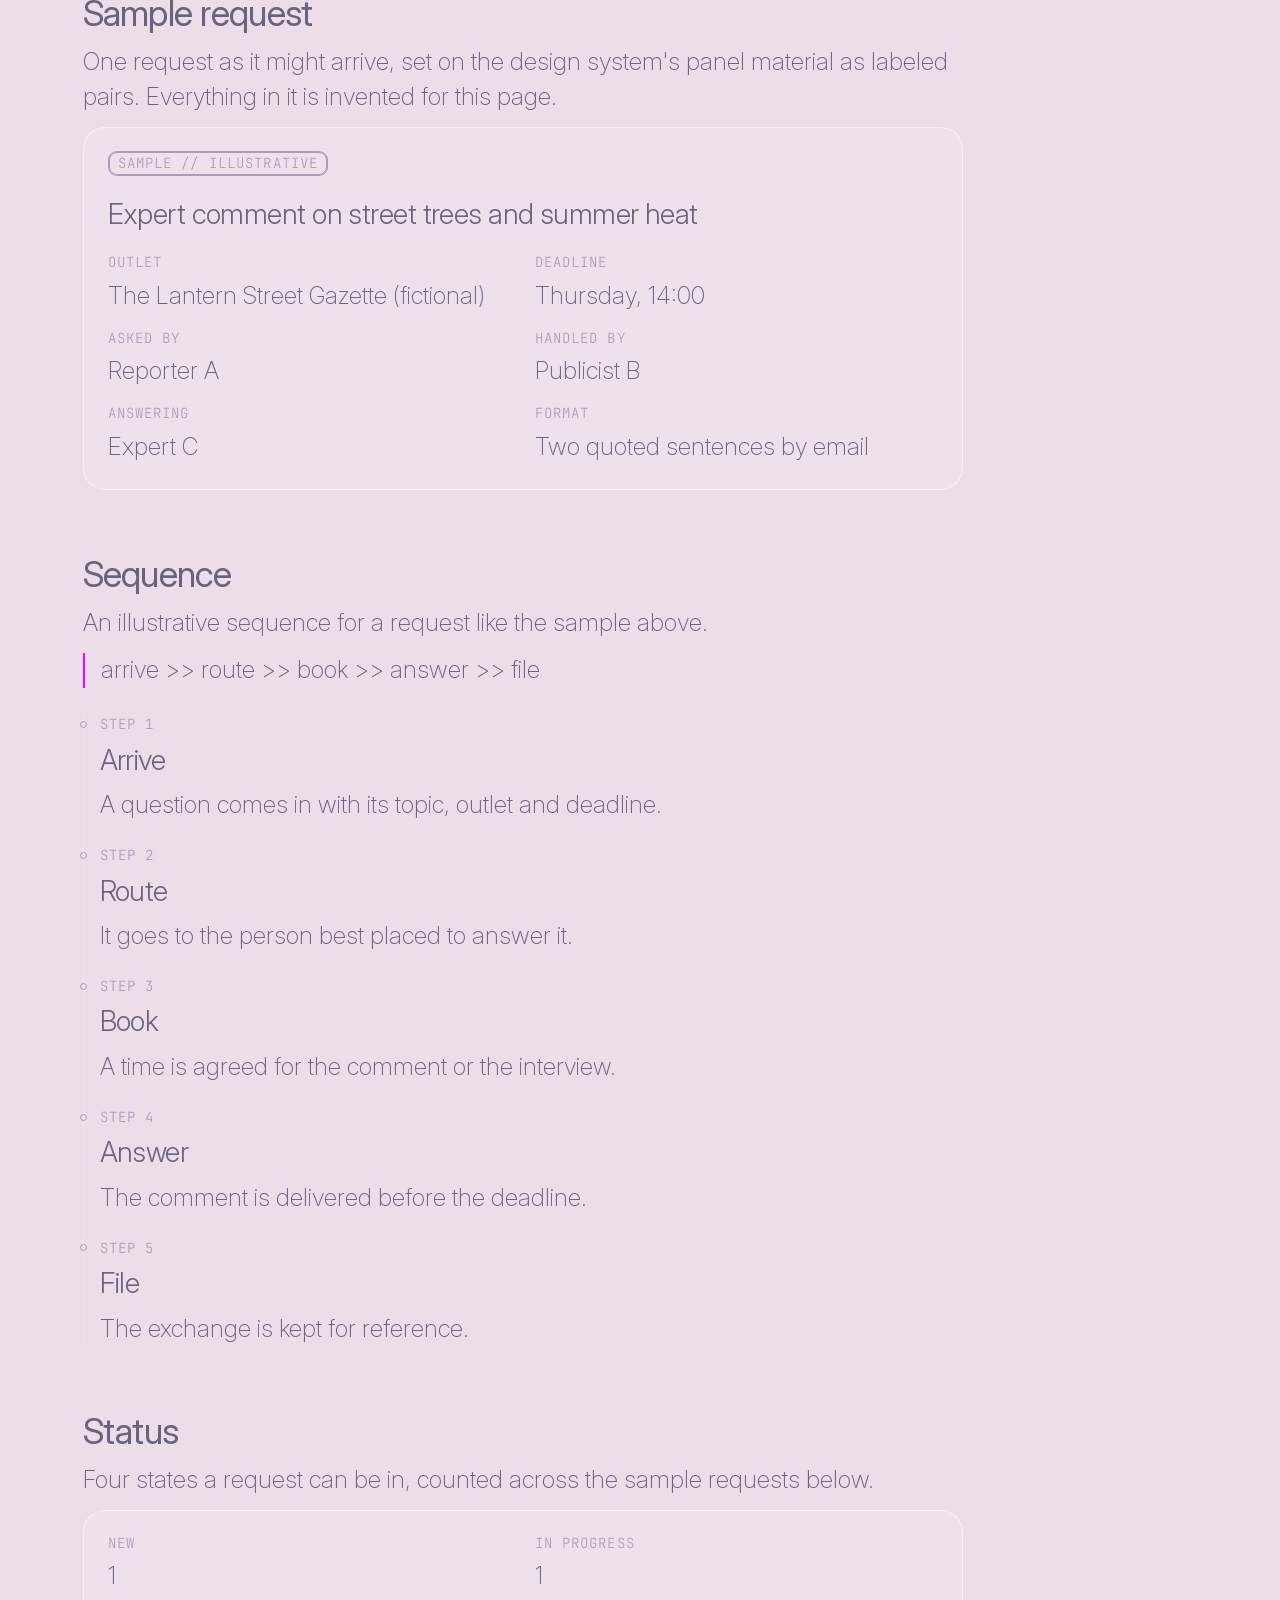
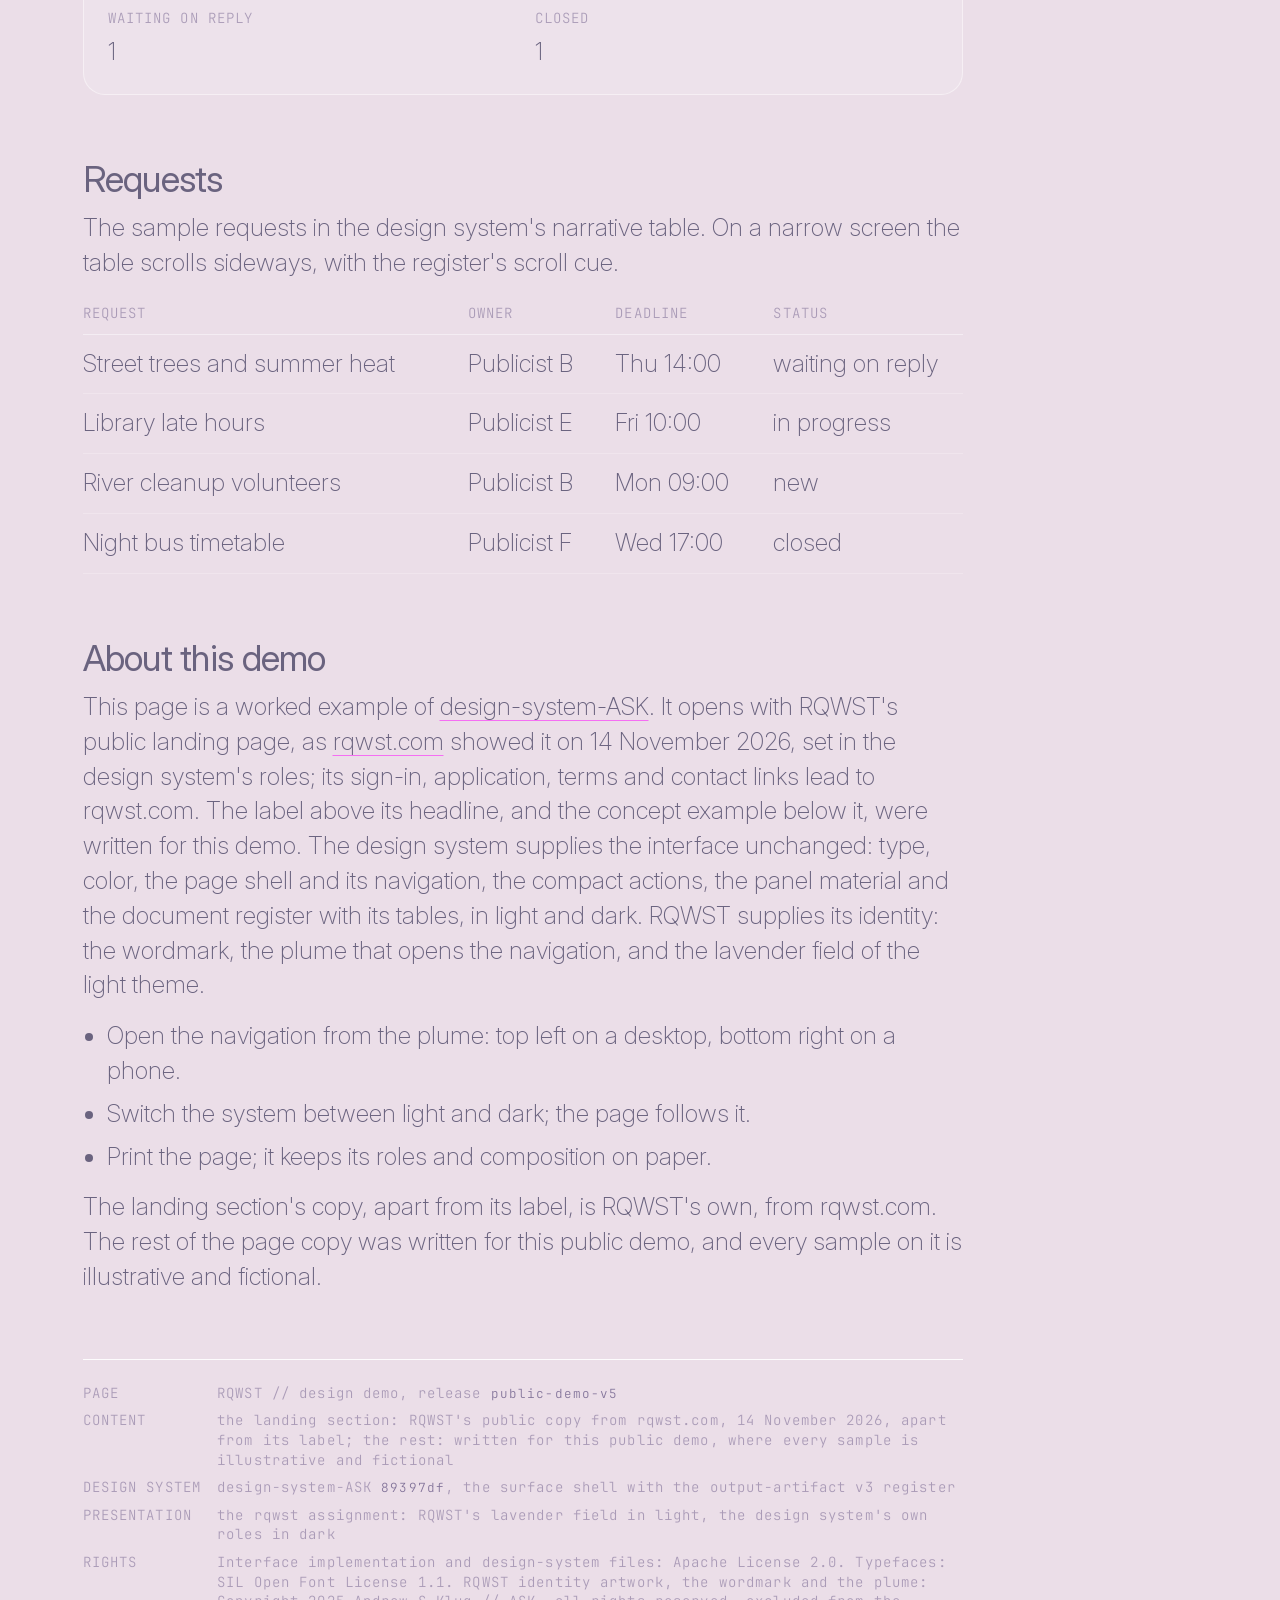
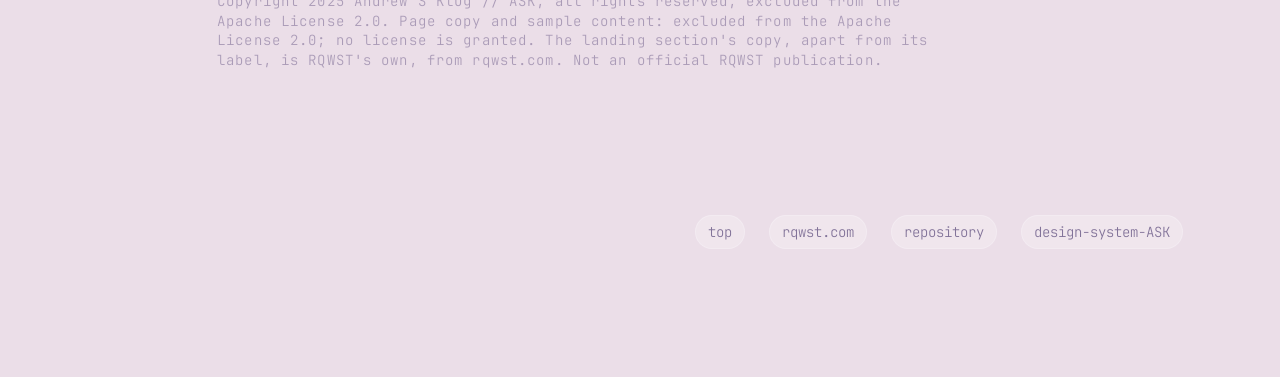
